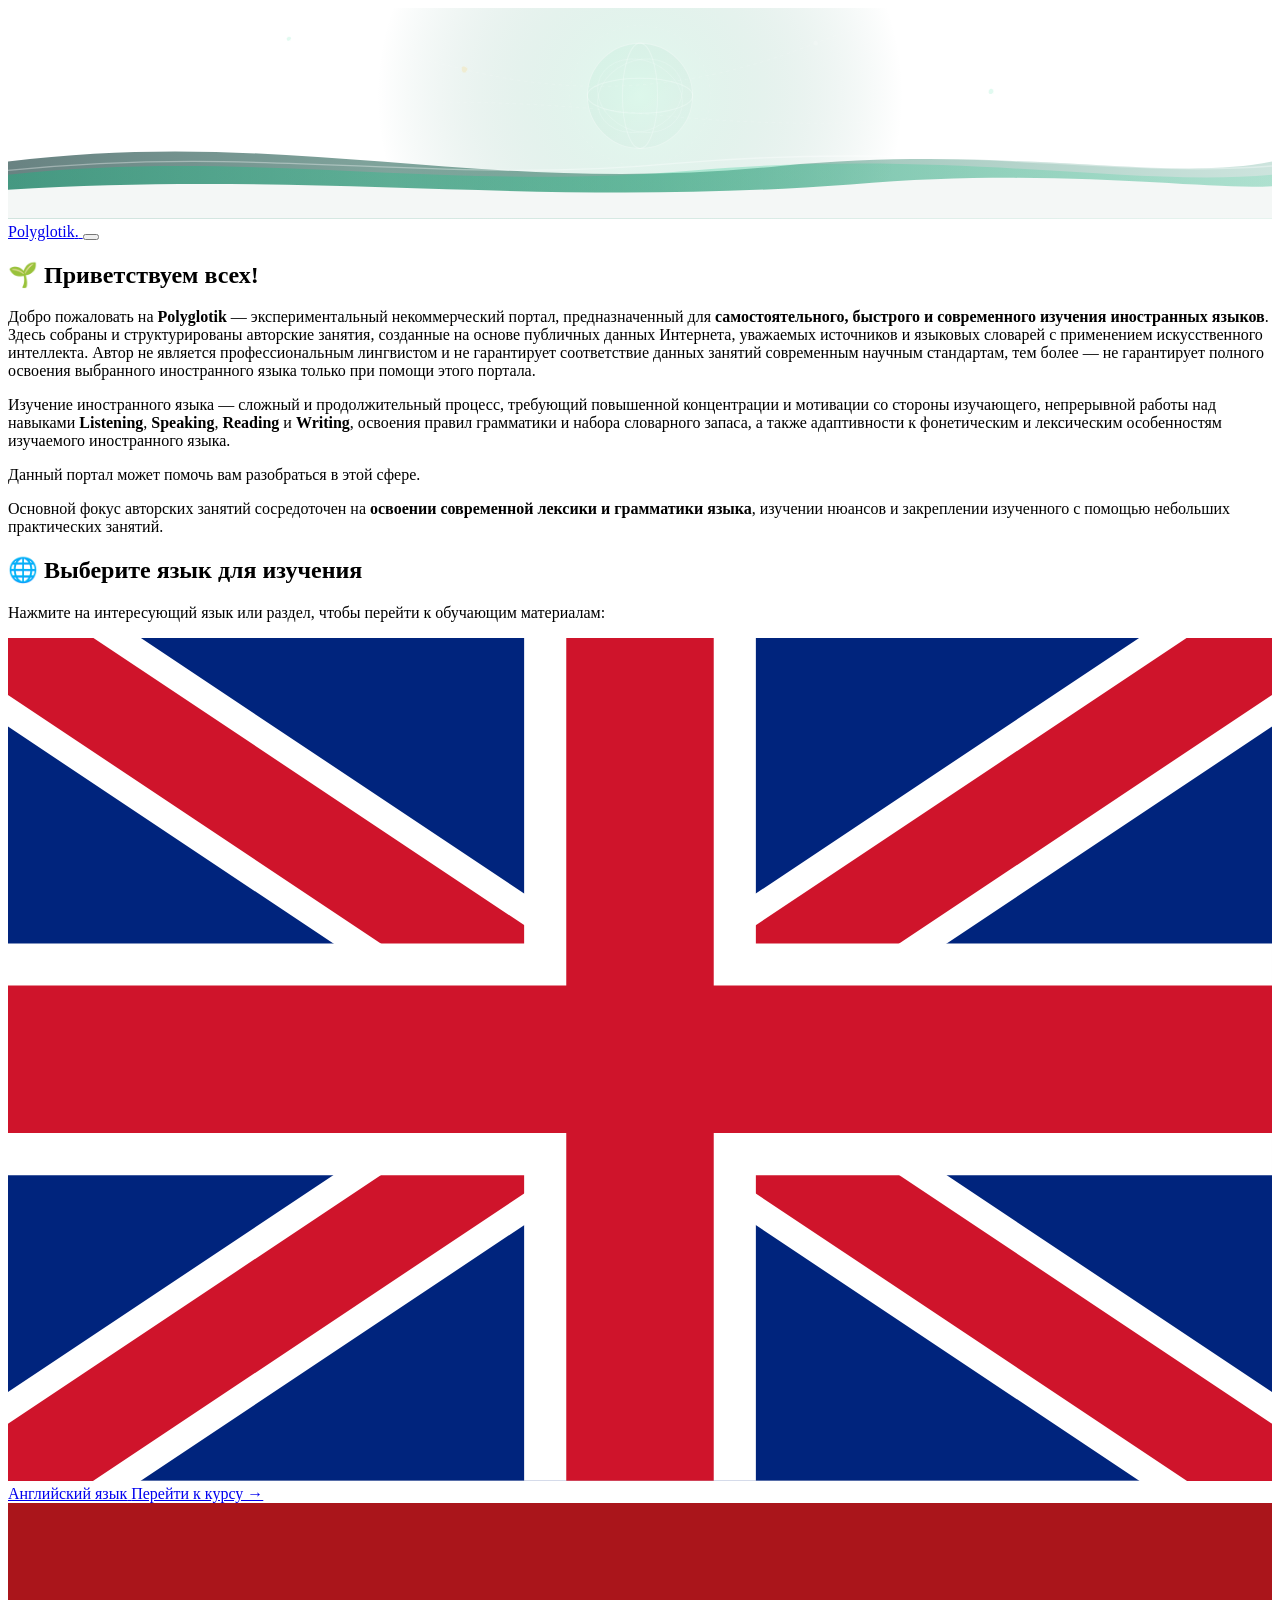
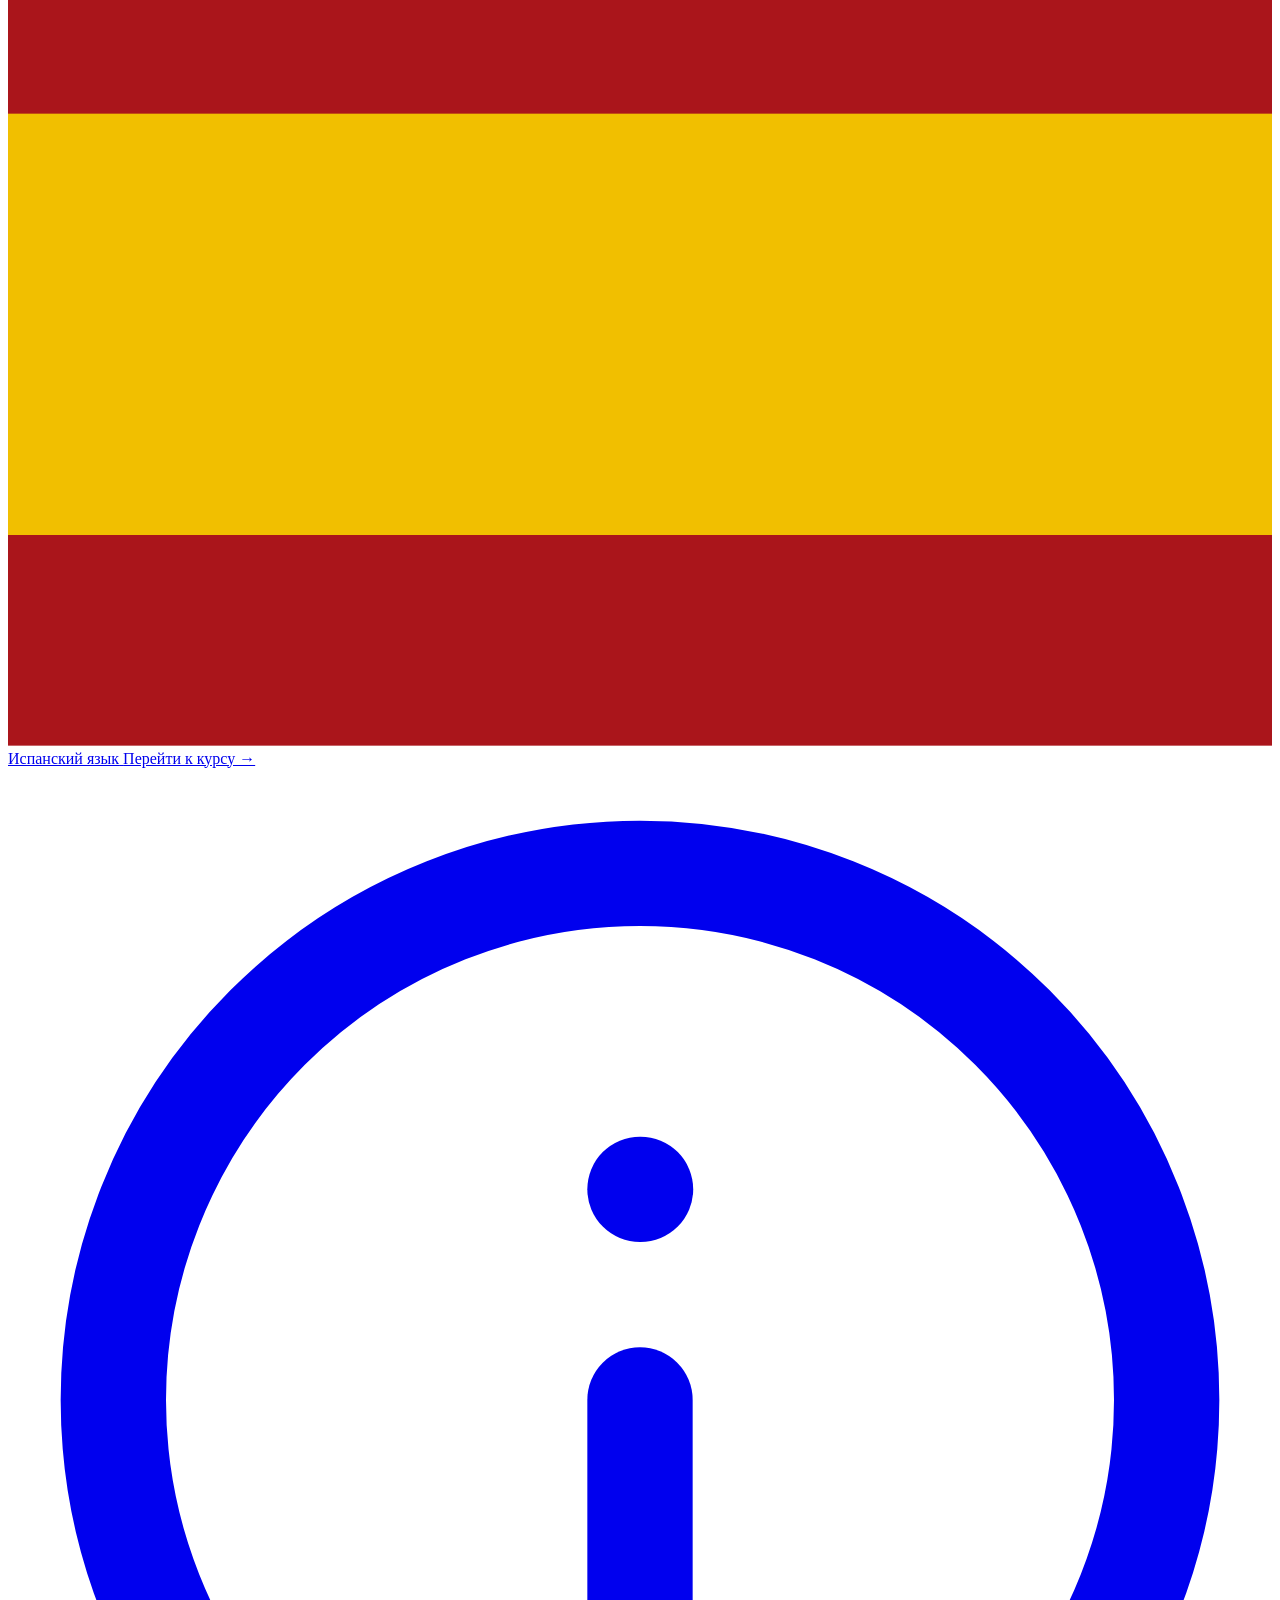
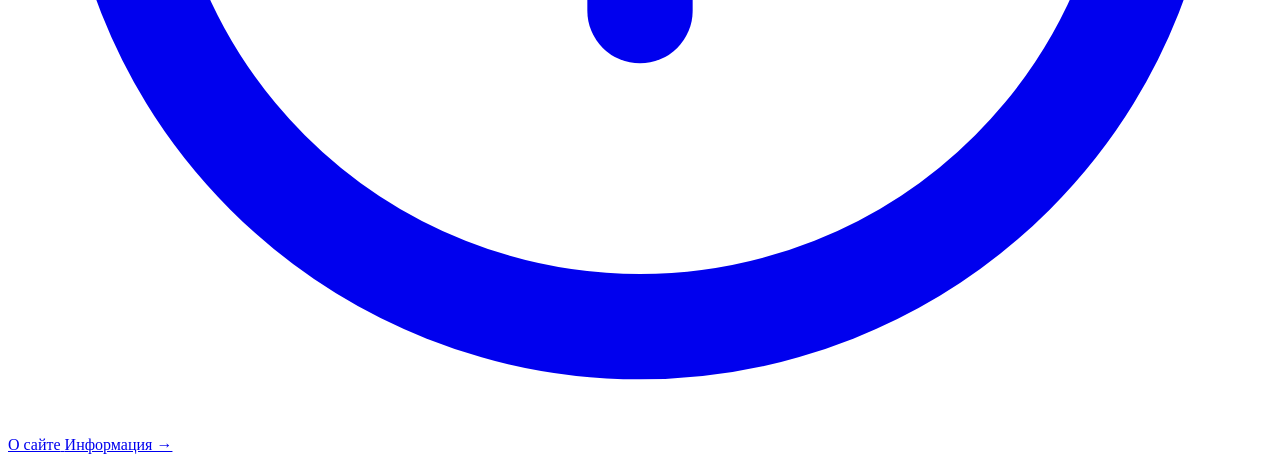
==== index.html @ 59643c94 "Create index.html" ====
<!DOCTYPE html>
<html lang="ru">
<head>
    <meta charset="UTF-8">
    <meta name="viewport" content="width=device-width, initial-scale=1.0">
    <title>Polyglotik — Изучение иностранных языков</title>
    <link rel="preconnect" href="https://fonts.googleapis.com">
    <link rel="preconnect" href="https://fonts.gstatic.com" crossorigin>
    <link href="https://fonts.googleapis.com/css2?family=Montserrat:ital,wght@0,400;0,500;0,600;0,700;0,800;0,900;1,400&display=swap" rel="stylesheet">
    <link rel="stylesheet" href="style.css">
</head>
<body>

    <!-- Шапка сайта -->
    <header class="header-container">
        <!-- SVG Background Layer (Complex Globe, Network & Layered Waves) -->
        <svg class="header-bg-svg" viewBox="0 0 1440 240" preserveAspectRatio="none" xmlns="http://www.w3.org/2000/svg">
            <defs>
                <!-- Grid Pattern -->
                <pattern id="dot-grid" x="0" y="0" width="16" height="16" patternUnits="userSpaceOnUse">
                    <circle cx="3" cy="3" r="1.2" fill="#ffffff" opacity="0.15"/>
                </pattern>

                <!-- Wave Gradients -->
                <linearGradient id="wave-grad-deep" x1="0%" y1="0%" x2="100%" y2="0%">
                    <stop offset="0%" stop-color="#042f2e" stop-opacity="0.6" />
                    <stop offset="50%" stop-color="#065f46" stop-opacity="0.45" />
                    <stop offset="100%" stop-color="#047857" stop-opacity="0.2" />
                </linearGradient>

                <linearGradient id="wave-grad-mid" x1="0%" y1="0%" x2="100%" y2="0%">
                    <stop offset="0%" stop-color="#10b981" stop-opacity="0.4" />
                    <stop offset="100%" stop-color="#34d399" stop-opacity="0.2" />
                </linearGradient>

                <linearGradient id="globe-glow" x1="0%" y1="0%" x2="100%" y2="100%">
                    <stop offset="0%" stop-color="#6ee7b7" stop-opacity="0.35" />
                    <stop offset="100%" stop-color="#047857" stop-opacity="0.05" />
                </linearGradient>

                <radialGradient id="center-glow" cx="50%" cy="50%" r="50%">
                    <stop offset="0%" stop-color="#a7f3d0" stop-opacity="0.3" />
                    <stop offset="100%" stop-color="#065f46" stop-opacity="0" />
                </radialGradient>
            </defs>

            <!-- Background Pattern & Center Glow -->
            <rect width="100%" height="100%" fill="url(#dot-grid)" />
            <circle cx="720" cy="100" r="300" fill="url(#center-glow)" />

            <!-- Globe Graphic in Center Background -->
            <g transform="translate(720, 100)" opacity="0.85">
                <circle cx="0" cy="0" r="80" fill="none" stroke="#ffffff" stroke-width="1" opacity="0.15" stroke-dasharray="4,4"/>
                <circle cx="0" cy="0" r="60" fill="url(#globe-glow)" stroke="#ffffff" stroke-width="1.2" opacity="0.25"/>
                <ellipse cx="0" cy="0" rx="60" ry="20" fill="none" stroke="#ffffff" stroke-width="1.2" opacity="0.3"/>
                <ellipse cx="0" cy="0" rx="20" ry="60" fill="none" stroke="#ffffff" stroke-width="1.2" opacity="0.3"/>
                <ellipse cx="0" cy="0" rx="50" ry="40" fill="none" stroke="#ffffff" stroke-width="1" opacity="0.2" transform="rotate(25)"/>
                <ellipse cx="0" cy="0" rx="50" ry="40" fill="none" stroke="#ffffff" stroke-width="1" opacity="0.2" transform="rotate(-25)"/>
            </g>

            <!-- Network Overlay Lines -->
            <g stroke="#ffffff" stroke-width="0.85" opacity="0.2" stroke-dasharray="4,4">
                <path d="M 120 50 Q 320 20 520 70 T 920 40 T 1320 80" fill="none" />
                <path d="M 200 130 Q 450 90 720 120 T 1240 100" fill="none" />
                <circle cx="320" cy="35" r="2.5" fill="#6ee7b7" />
                <circle cx="520" cy="70" r="3.5" fill="#ffd15c" />
                <circle cx="920" cy="40" r="2.5" fill="#ffffff" />
                <circle cx="1120" cy="95" r="3" fill="#6ee7b7" />
            </g>

            <!-- Multilayered Waves -->
            <path d="M0,175 C320,135 540,215 880,180 C1140,155 1320,200 1440,175 L1440,240 L0,240 Z" fill="url(#wave-grad-deep)" />
            <path d="M0,190 C280,160 500,210 780,185 C1080,160 1280,205 1440,190 L1440,240 L0,240 Z" fill="url(#wave-grad-mid)" />
            <path d="M0,185 C300,155 480,203 760,177 C1060,151 1260,195 1440,180" fill="none" stroke="#ffffff" stroke-width="1.5" opacity="0.35" />
            <path d="M0,207 C360,185 600,228 960,201 C1200,181 1360,208 1440,203 L1440,240 L0,240 Z" fill="#f4f7f6" />
        </svg>

        <!-- Navigation Area -->
        <div class="nav-bar">
            <a href="#" class="logo">
                Polyglotik<span>.</span>
            </a>

            <button class="burger-btn" aria-label="Открыть меню">
                <div class="burger-line"></div>
                <div class="burger-line"></div>
                <div class="burger-line"></div>
            </button>
        </div>
    </header>

    <!-- Основной контент страницы -->
    <main class="main-container">
        <!-- Блок 1: Приветственное слово -->
        <article class="content-card intro-card">
            <h1 class="card-heading">
                <span class="heading-icon">🌱</span> Приветствуем всех!
            </h1>

            <div class="intro-content">
                <p>
                    Добро пожаловать на <strong>Polyglotik</strong> — экспериментальный некоммерческий портал, предназначенный для <strong>самостоятельного, быстрого и современного изучения иностранных языков</strong>. Здесь собраны и структурированы авторские занятия, созданные на основе публичных данных Интернета, уважаемых источников и языковых словарей с применением искусственного интеллекта. Автор не является профессиональным лингвистом и не гарантирует соответствие данных занятий современным научным стандартам, тем более — не гарантирует полного освоения выбранного иностранного языка только при помощи этого портала.
                </p>

                <p>
                    Изучение иностранного языка — сложный и продолжительный процесс, требующий повышенной концентрации и мотивации со стороны изучающего, непрерывной работы над навыками <strong>Listening</strong>, <strong>Speaking</strong>, <strong>Reading</strong> и <strong>Writing</strong>, освоения правил грамматики и набора словарного запаса, а также адаптивности к фонетическим и лексическим особенностям изучаемого иностранного языка.
                </p>

                <div class="highlight-callout">
                    <p>Данный портал может помочь вам разобраться в этой сфере.</p>
                </div>

                <p>
                    Основной фокус авторских занятий сосредоточен на <strong>освоении современной лексики и грамматики языка</strong>, изучении нюансов и закреплении изученного с помощью небольших практических занятий.
                </p>
            </div>
        </article>

        <!-- Блок 2: Выбор языка и разделов -->
        <section class="content-card selection-card">
            <h2 class="card-heading">
                <span class="heading-icon">🌐</span> Выберите язык для изучения
            </h2>
            <p class="section-subtext">
                Нажмите на интересующий язык или раздел, чтобы перейти к обучающим материалам:
            </p>

            <div class="language-grid">
                <!-- Карточка 1: Английский язык -->
                <a href="english.html" class="nav-button-card">
                    <div class="card-media">
                        <svg class="flag-svg" xmlns="http://www.w3.org/2000/svg" viewBox="0 0 60 40">
                            <rect width="60" height="40" fill="#00247D"/>
                            <path d="M0 0L60 40M60 0L0 40" stroke="#ffffff" stroke-width="7"/>
                            <path d="M0 0L60 40M60 0L0 40" stroke="#CF142B" stroke-width="4.5"/>
                            <path d="M30 0V40M0 20H60" stroke="#ffffff" stroke-width="11"/>
                            <path d="M30 0V40M0 20H60" stroke="#CF142B" stroke-width="7"/>
                        </svg>
                    </div>
                    <div class="card-info">
                        <span class="card-title">Английский язык</span>
                        <span class="card-arrow">Перейти к курсу &rarr;</span>
                    </div>
                </a>

                <!-- Карточка 2: Испанский язык -->
                <a href="spanish.html" class="nav-button-card">
                    <div class="card-media">
                        <svg class="flag-svg" xmlns="http://www.w3.org/2000/svg" viewBox="0 0 60 40">
                            <rect width="60" height="40" fill="#AA151B"/>
                            <rect y="10" width="60" height="20" fill="#F1BF00"/>
                        </svg>
                    </div>
                    <div class="card-info">
                        <span class="card-title">Испанский язык</span>
                        <span class="card-arrow">Перейти к курсу &rarr;</span>
                    </div>
                </a>

                <!-- Карточка 3: О сайте -->
                <a href="about.html" class="nav-button-card nav-button-about">
                    <div class="card-media icon-container">
                        <svg class="about-icon-svg" xmlns="http://www.w3.org/2000/svg" viewBox="0 0 24 24" fill="none" stroke="currentColor" stroke-width="2" stroke-linecap="round" stroke-linejoin="round">
                            <circle cx="12" cy="12" r="10"></circle>
                            <line x1="12" y1="16" x2="12" y2="12"></line>
                            <line x1="12" y1="8" x2="12.01" y2="8"></line>
                        </svg>
                    </div>
                    <div class="card-info">
                        <span class="card-title">О сайте</span>
                        <span class="card-arrow">Информация &rarr;</span>
                    </div>
                </a>
            </div>
        </section>
    </main>

</body>
</html>
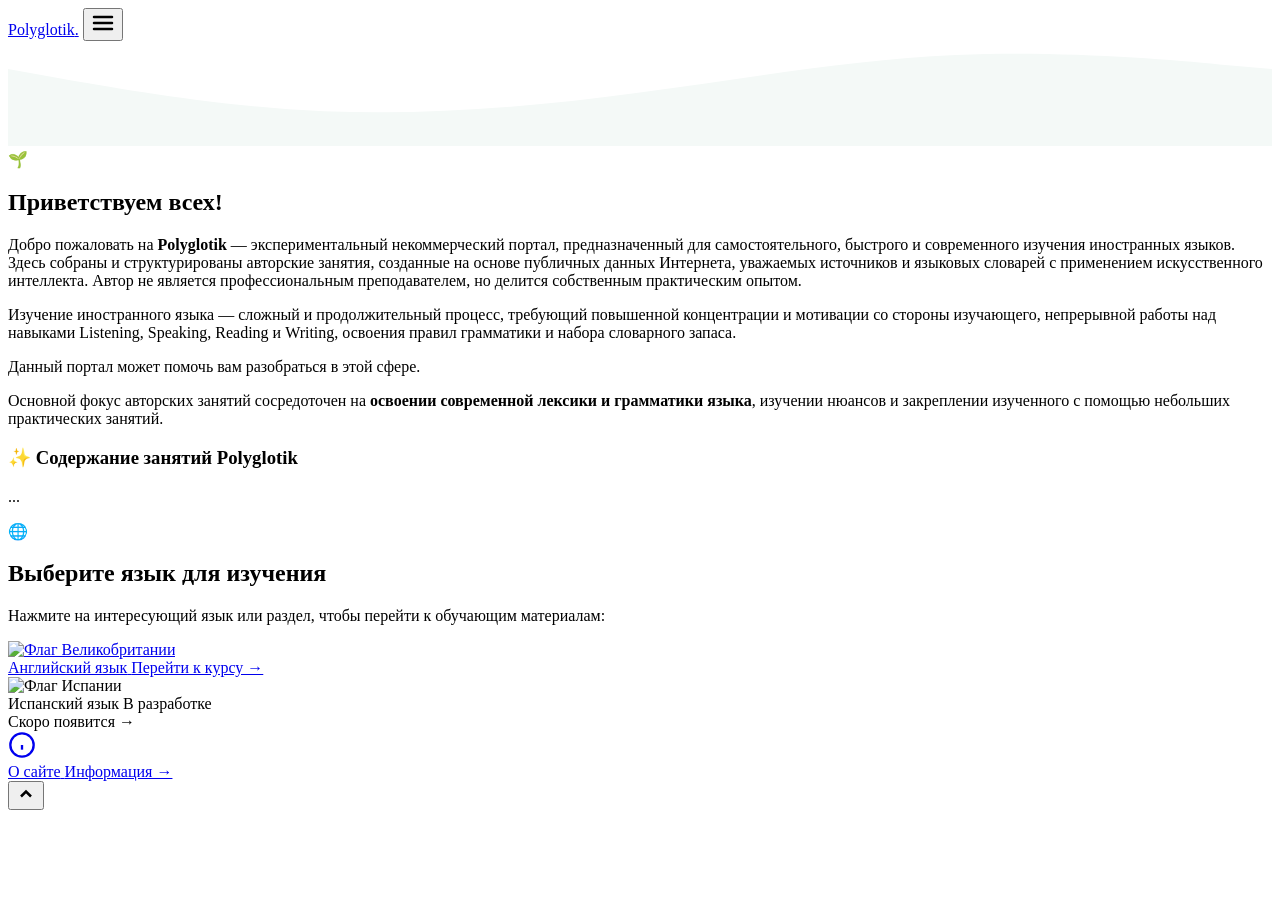
==== commit 6d70a126: "Create index.html" ====
--- a/index.html
+++ b/index.html
@@ -1,179 +1,148 @@
 <!DOCTYPE html>
 <html lang="ru">
 <head>
-    <meta charset="UTF-8">
-    <meta name="viewport" content="width=device-width, initial-scale=1.0">
-    <title>Polyglotik — Изучение иностранных языков</title>
-    <link rel="preconnect" href="https://fonts.googleapis.com">
-    <link rel="preconnect" href="https://fonts.gstatic.com" crossorigin>
-    <link href="https://fonts.googleapis.com/css2?family=Montserrat:ital,wght@0,400;0,500;0,600;0,700;0,800;0,900;1,400&display=swap" rel="stylesheet">
-    <link rel="stylesheet" href="style.css">
+  <meta charset="UTF-8">
+  <meta name="viewport" content="width=device-width, initial-scale=1.0">
+  <title>Polyglotik — Изучение иностранных языков</title>
+  <link rel="stylesheet" href="style.css">
+  <!-- Подключаем дружелюбные и современные шрифты -->
+  <link rel="preconnect" href="https://fonts.googleapis.com">
+  <link rel="preconnect" href="https://fonts.gstatic.com" crossorigin>
+  <link href="https://fonts.googleapis.com/css2?family=Comfortaa:wght@700&family=Nunito:wght@400;600;700;800&display=swap" rel="stylesheet">
 </head>
 <body>
 
-    <!-- Шапка сайта -->
-    <header class="header-container">
-        <!-- SVG Background Layer (Complex Globe, Network & Layered Waves) -->
-        <svg class="header-bg-svg" viewBox="0 0 1440 240" preserveAspectRatio="none" xmlns="http://www.w3.org/2000/svg">
-            <defs>
-                <!-- Grid Pattern -->
-                <pattern id="dot-grid" x="0" y="0" width="16" height="16" patternUnits="userSpaceOnUse">
-                    <circle cx="3" cy="3" r="1.2" fill="#ffffff" opacity="0.15"/>
-                </pattern>
+  <!-- Декоративные фоновые элементы -->
+  <div class="bg-pattern"></div>
+  <div class="blob blob-1"></div>
+  <div class="blob blob-2"></div>
 
-                <!-- Wave Gradients -->
-                <linearGradient id="wave-grad-deep" x1="0%" y1="0%" x2="100%" y2="0%">
-                    <stop offset="0%" stop-color="#042f2e" stop-opacity="0.6" />
-                    <stop offset="50%" stop-color="#065f46" stop-opacity="0.45" />
-                    <stop offset="100%" stop-color="#047857" stop-opacity="0.2" />
-                </linearGradient>
+  <!-- Шапка сайта -->
+  <header class="main-header">
+    <div class="header-container">
+      <a href="#" class="logo">Polyglotik<span class="logo-dot">.</span></a>
+      <button class="menu-btn" aria-label="Меню">
+        <svg width="24" height="24" viewBox="0 0 24 24" fill="none" stroke="currentColor" stroke-width="2.5" stroke-linecap="round">
+          <line x1="3" y1="6" x2="21" y2="6"></line>
+          <line x1="3" y1="12" x2="21" y2="12"></line>
+          <line x1="3" y1="18" x2="21" y2="18"></line>
+        </svg>
+      </button>
+    </div>
+    <!-- Волна внизу шапки -->
+    <div class="header-wave">
+      <svg viewBox="0 0 1440 120" fill="none" xmlns="http://www.w3.org/2000/svg">
+        <path d="M0,32L60,42.7C120,53,240,75,360,80C480,85,600,75,720,58.7C840,43,960,21,1080,16C1200,11,1320,21,1380,26.7L1440,32L1440,120L1380,120C1320,120,1200,120,1080,120C960,120,840,120,720,120C600,120,480,120,360,120C240,120,120,120,60,120L0,120Z" fill="#f4f9f7"></path>
+      </svg>
+    </div>
+  </header>
 
-                <linearGradient id="wave-grad-mid" x1="0%" y1="0%" x2="100%" y2="0%">
-                    <stop offset="0%" stop-color="#10b981" stop-opacity="0.4" />
-                    <stop offset="100%" stop-color="#34d399" stop-opacity="0.2" />
-                </linearGradient>
+  <main class="content-wrapper">
+    
+    <!-- Карточка 1: Приветствие -->
+    <section class="card hero-card">
+      <div class="card-header">
+        <span class="icon-badge">🌱</span>
+        <h2>Приветствуем всех!</h2>
+      </div>
 
-                <linearGradient id="globe-glow" x1="0%" y1="0%" x2="100%" y2="100%">
-                    <stop offset="0%" stop-color="#6ee7b7" stop-opacity="0.35" />
-                    <stop offset="100%" stop-color="#047857" stop-opacity="0.05" />
-                </linearGradient>
+      <div class="card-body">
+        <p>
+          Добро пожаловать на <strong class="highlight">Polyglotik</strong> — экспериментальный некоммерческий портал, предназначенный для 
+          <span class="text-accent">самостоятельного, быстрого и современного изучения иностранных языков</span>. 
+          Здесь собраны и структурированы авторские занятия, созданные на основе публичных данных Интернета, уважаемых источников и языковых словарей с применением искусственного интеллекта. Автор не является профессиональным преподавателем, но делится собственным практическим опытом.
+        </p>
 
-                <radialGradient id="center-glow" cx="50%" cy="50%" r="50%">
-                    <stop offset="0%" stop-color="#a7f3d0" stop-opacity="0.3" />
-                    <stop offset="100%" stop-color="#065f46" stop-opacity="0" />
-                </radialGradient>
-            </defs>
+        <p>
+          Изучение иностранного языка — сложный и продолжительный процесс, требующий повышенной концентрации и мотивации со стороны изучающего, непрерывной работы над навыками 
+          <span class="skill-tag">Listening</span>, 
+          <span class="skill-tag">Speaking</span>, 
+          <span class="skill-tag">Reading</span> и 
+          <span class="skill-tag">Writing</span>, освоения правил грамматики и набора словарного запаса.
+        </p>
 
-            <!-- Background Pattern & Center Glow -->
-            <rect width="100%" height="100%" fill="url(#dot-grid)" />
-            <circle cx="720" cy="100" r="300" fill="url(#center-glow)" />
+        <div class="callout-box">
+          <p>Данный портал может помочь вам разобраться в этой сфере.</p>
+        </div>
 
-            <!-- Globe Graphic in Center Background -->
-            <g transform="translate(720, 100)" opacity="0.85">
-                <circle cx="0" cy="0" r="80" fill="none" stroke="#ffffff" stroke-width="1" opacity="0.15" stroke-dasharray="4,4"/>
-                <circle cx="0" cy="0" r="60" fill="url(#globe-glow)" stroke="#ffffff" stroke-width="1.2" opacity="0.25"/>
-                <ellipse cx="0" cy="0" rx="60" ry="20" fill="none" stroke="#ffffff" stroke-width="1.2" opacity="0.3"/>
-                <ellipse cx="0" cy="0" rx="20" ry="60" fill="none" stroke="#ffffff" stroke-width="1.2" opacity="0.3"/>
-                <ellipse cx="0" cy="0" rx="50" ry="40" fill="none" stroke="#ffffff" stroke-width="1" opacity="0.2" transform="rotate(25)"/>
-                <ellipse cx="0" cy="0" rx="50" ry="40" fill="none" stroke="#ffffff" stroke-width="1" opacity="0.2" transform="rotate(-25)"/>
-            </g>
+        <p>
+          Основной фокус авторских занятий сосредоточен на <strong class="highlight">освоении современной лексики и грамматики языка</strong>, изучении нюансов и закреплении изученного с помощью небольших практических занятий.
+        </p>
 
-            <!-- Network Overlay Lines -->
-            <g stroke="#ffffff" stroke-width="0.85" opacity="0.2" stroke-dasharray="4,4">
-                <path d="M 120 50 Q 320 20 520 70 T 920 40 T 1320 80" fill="none" />
-                <path d="M 200 130 Q 450 90 720 120 T 1240 100" fill="none" />
-                <circle cx="320" cy="35" r="2.5" fill="#6ee7b7" />
-                <circle cx="520" cy="70" r="3.5" fill="#ffd15c" />
-                <circle cx="920" cy="40" r="2.5" fill="#ffffff" />
-                <circle cx="1120" cy="95" r="3" fill="#6ee7b7" />
-            </g>
+        <!-- НОВЫЙ ПОДПУНКТ -->
+        <div class="subtopic-box">
+          <h3 class="subtopic-title">✨ Содержание занятий Polyglotik</h3>
+          <div class="subtopic-content">
+            <p>...</p>
+          </div>
+        </div>
+      </div>
+    </section>
 
-            <!-- Multilayered Waves -->
-            <path d="M0,175 C320,135 540,215 880,180 C1140,155 1320,200 1440,175 L1440,240 L0,240 Z" fill="url(#wave-grad-deep)" />
-            <path d="M0,190 C280,160 500,210 780,185 C1080,160 1280,205 1440,190 L1440,240 L0,240 Z" fill="url(#wave-grad-mid)" />
-            <path d="M0,185 C300,155 480,203 760,177 C1060,151 1260,195 1440,180" fill="none" stroke="#ffffff" stroke-width="1.5" opacity="0.35" />
-            <path d="M0,207 C360,185 600,228 960,201 C1200,181 1360,208 1440,203 L1440,240 L0,240 Z" fill="#f4f7f6" />
-        </svg>
+    <!-- Карточка 2: Выбор языка -->
+    <section class="card lang-card">
+      <div class="card-header">
+        <span class="icon-badge">🌐</span>
+        <h2>Выберите язык для изучения</h2>
+      </div>
 
-        <!-- Navigation Area -->
-        <div class="nav-bar">
-            <a href="#" class="logo">
-                Polyglotik<span>.</span>
-            </a>
+      <p class="section-subtitle">
+        Нажмите на интересующий язык или раздел, чтобы перейти к обучающим материалам:
+      </p>
 
-            <button class="burger-btn" aria-label="Открыть меню">
-                <div class="burger-line"></div>
-                <div class="burger-line"></div>
-                <div class="burger-line"></div>
-            </button>
+      <div class="lang-grid">
+        
+        <!-- Кнопка Английского -->
+        <a href="#" class="lang-button">
+          <div class="flag-icon">
+            <img src="https://flagcdn.com/w80/gb.png" alt="Флаг Великобритании">
+          </div>
+          <div class="lang-info">
+            <span class="lang-title">Английский язык</span>
+            <span class="lang-action">Перейти к курсу &rarr;</span>
+          </div>
+        </a>
+
+        <!-- Кнопка Испанского (В разработке) -->
+        <div class="lang-button disabled">
+          <div class="flag-icon">
+            <img src="https://flagcdn.com/w80/es.png" alt="Флаг Испании">
+          </div>
+          <div class="lang-info">
+            <div class="lang-title-row">
+              <span class="lang-title">Испанский язык</span>
+              <span class="dev-badge">В разработке</span>
+            </div>
+            <span class="lang-action dev-text">Скоро появится &rarr;</span>
+          </div>
         </div>
-    </header>
 
-    <!-- Основной контент страницы -->
-    <main class="main-container">
-        <!-- Блок 1: Приветственное слово -->
-        <article class="content-card intro-card">
-            <h1 class="card-heading">
-                <span class="heading-icon">🌱</span> Приветствуем всех!
-            </h1>
+        <!-- Кнопка О сайте -->
+        <a href="#" class="lang-button info-button">
+          <div class="flag-icon info-icon">
+            <svg width="28" height="28" viewBox="0 0 24 24" fill="none" stroke="currentColor" stroke-width="2">
+              <circle cx="12" cy="12" r="10"></circle>
+              <line x1="12" y1="16" x2="12" y2="12"></line>
+              <line x1="12" y1="8" x2="12.01" y2="8"></line>
+            </svg>
+          </div>
+          <div class="lang-info">
+            <span class="lang-title">О сайте</span>
+            <span class="lang-action">Информация &rarr;</span>
+          </div>
+        </a>
 
-            <div class="intro-content">
-                <p>
-                    Добро пожаловать на <strong>Polyglotik</strong> — экспериментальный некоммерческий портал, предназначенный для <strong>самостоятельного, быстрого и современного изучения иностранных языков</strong>. Здесь собраны и структурированы авторские занятия, созданные на основе публичных данных Интернета, уважаемых источников и языковых словарей с применением искусственного интеллекта. Автор не является профессиональным лингвистом и не гарантирует соответствие данных занятий современным научным стандартам, тем более — не гарантирует полного освоения выбранного иностранного языка только при помощи этого портала.
-                </p>
+      </div>
+    </section>
 
-                <p>
-                    Изучение иностранного языка — сложный и продолжительный процесс, требующий повышенной концентрации и мотивации со стороны изучающего, непрерывной работы над навыками <strong>Listening</strong>, <strong>Speaking</strong>, <strong>Reading</strong> и <strong>Writing</strong>, освоения правил грамматики и набора словарного запаса, а также адаптивности к фонетическим и лексическим особенностям изучаемого иностранного языка.
-                </p>
+  </main>
 
-                <div class="highlight-callout">
-                    <p>Данный портал может помочь вам разобраться в этой сфере.</p>
-                </div>
-
-                <p>
-                    Основной фокус авторских занятий сосредоточен на <strong>освоении современной лексики и грамматики языка</strong>, изучении нюансов и закреплении изученного с помощью небольших практических занятий.
-                </p>
-            </div>
-        </article>
-
-        <!-- Блок 2: Выбор языка и разделов -->
-        <section class="content-card selection-card">
-            <h2 class="card-heading">
-                <span class="heading-icon">🌐</span> Выберите язык для изучения
-            </h2>
-            <p class="section-subtext">
-                Нажмите на интересующий язык или раздел, чтобы перейти к обучающим материалам:
-            </p>
-
-            <div class="language-grid">
-                <!-- Карточка 1: Английский язык -->
-                <a href="english.html" class="nav-button-card">
-                    <div class="card-media">
-                        <svg class="flag-svg" xmlns="http://www.w3.org/2000/svg" viewBox="0 0 60 40">
-                            <rect width="60" height="40" fill="#00247D"/>
-                            <path d="M0 0L60 40M60 0L0 40" stroke="#ffffff" stroke-width="7"/>
-                            <path d="M0 0L60 40M60 0L0 40" stroke="#CF142B" stroke-width="4.5"/>
-                            <path d="M30 0V40M0 20H60" stroke="#ffffff" stroke-width="11"/>
-                            <path d="M30 0V40M0 20H60" stroke="#CF142B" stroke-width="7"/>
-                        </svg>
-                    </div>
-                    <div class="card-info">
-                        <span class="card-title">Английский язык</span>
-                        <span class="card-arrow">Перейти к курсу &rarr;</span>
-                    </div>
-                </a>
-
-                <!-- Карточка 2: Испанский язык -->
-                <a href="spanish.html" class="nav-button-card">
-                    <div class="card-media">
-                        <svg class="flag-svg" xmlns="http://www.w3.org/2000/svg" viewBox="0 0 60 40">
-                            <rect width="60" height="40" fill="#AA151B"/>
-                            <rect y="10" width="60" height="20" fill="#F1BF00"/>
-                        </svg>
-                    </div>
-                    <div class="card-info">
-                        <span class="card-title">Испанский язык</span>
-                        <span class="card-arrow">Перейти к курсу &rarr;</span>
-                    </div>
-                </a>
-
-                <!-- Карточка 3: О сайте -->
-                <a href="about.html" class="nav-button-card nav-button-about">
-                    <div class="card-media icon-container">
-                        <svg class="about-icon-svg" xmlns="http://www.w3.org/2000/svg" viewBox="0 0 24 24" fill="none" stroke="currentColor" stroke-width="2" stroke-linecap="round" stroke-linejoin="round">
-                            <circle cx="12" cy="12" r="10"></circle>
-                            <line x1="12" y1="16" x2="12" y2="12"></line>
-                            <line x1="12" y1="8" x2="12.01" y2="8"></line>
-                        </svg>
-                    </div>
-                    <div class="card-info">
-                        <span class="card-title">О сайте</span>
-                        <span class="card-arrow">Информация &rarr;</span>
-                    </div>
-                </a>
-            </div>
-        </section>
-    </main>
+  <!-- Кнопка наверх -->
+  <button class="scroll-top-btn" aria-label="Наверх">
+    <svg width="20" height="20" viewBox="0 0 24 24" fill="none" stroke="currentColor" stroke-width="3">
+      <path d="M18 15l-6-6-6 6"/>
+    </svg>
+  </button>
 
 </body>
 </html>
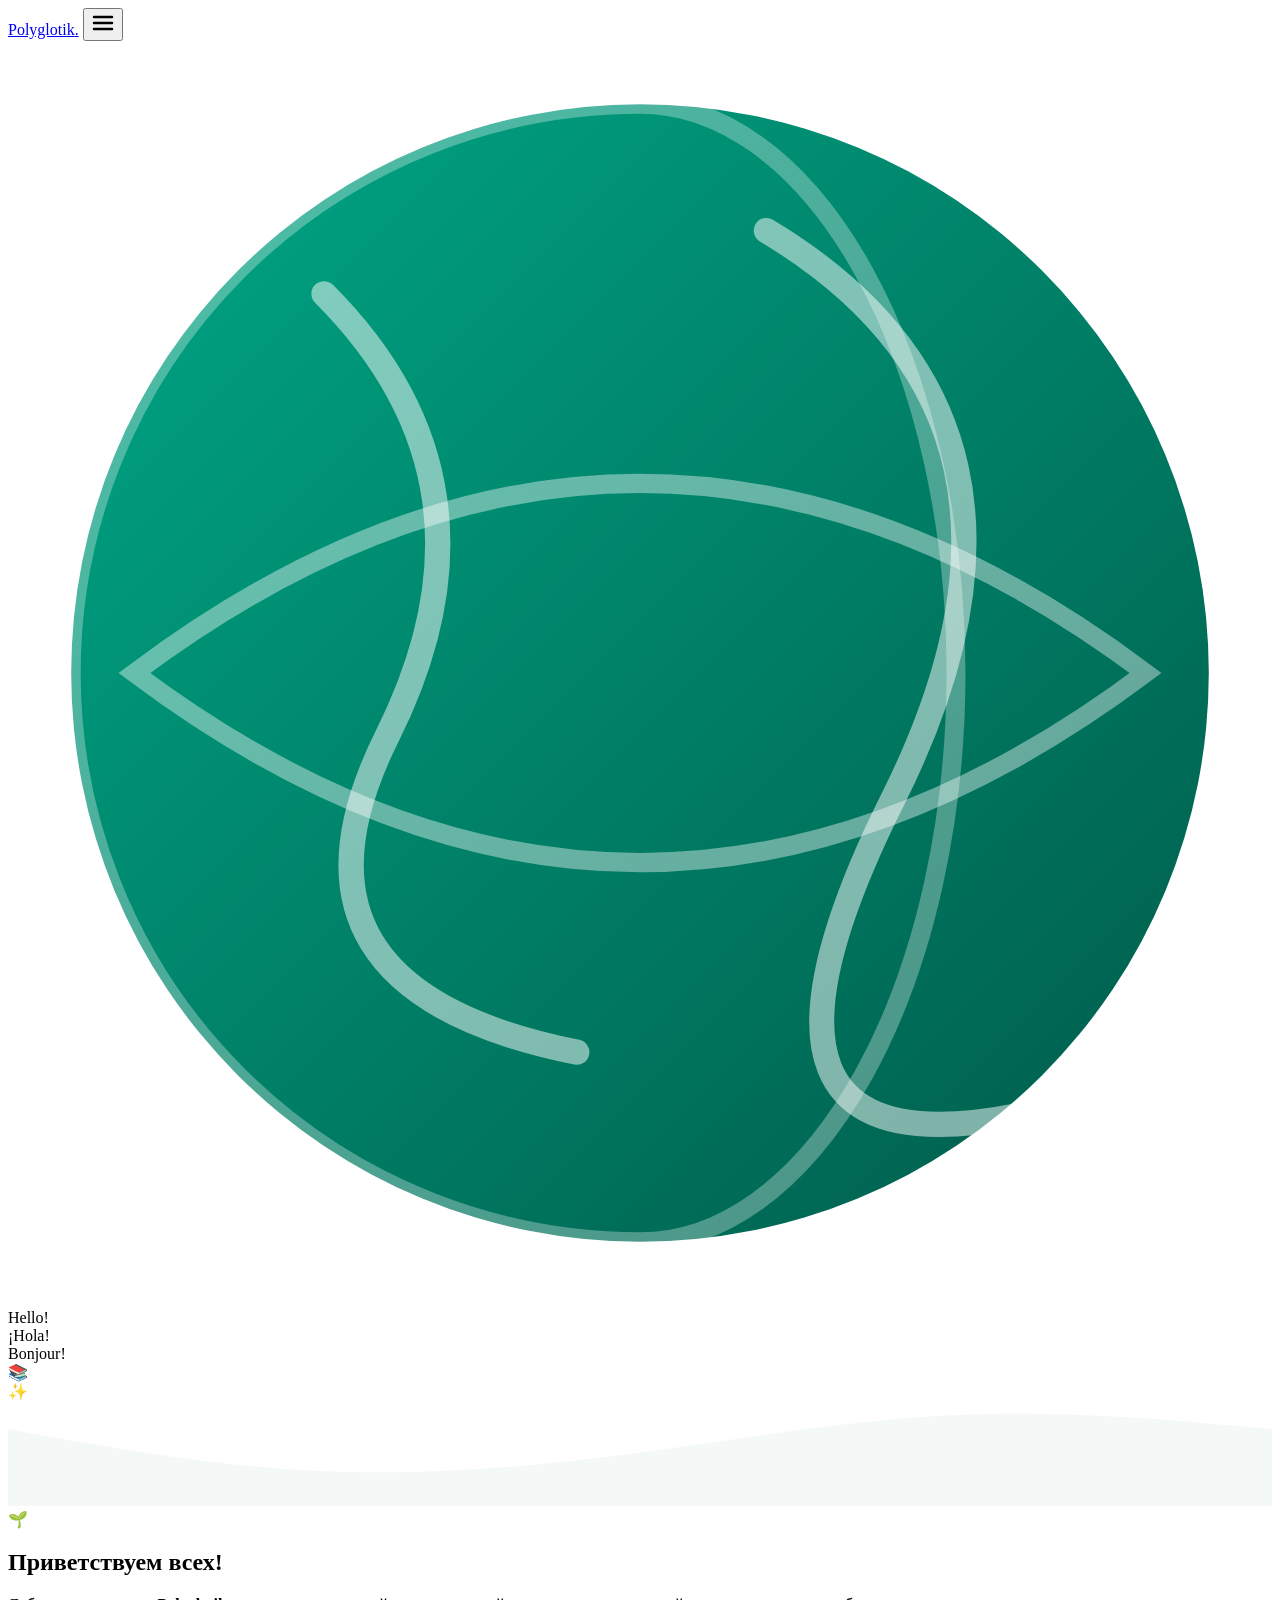
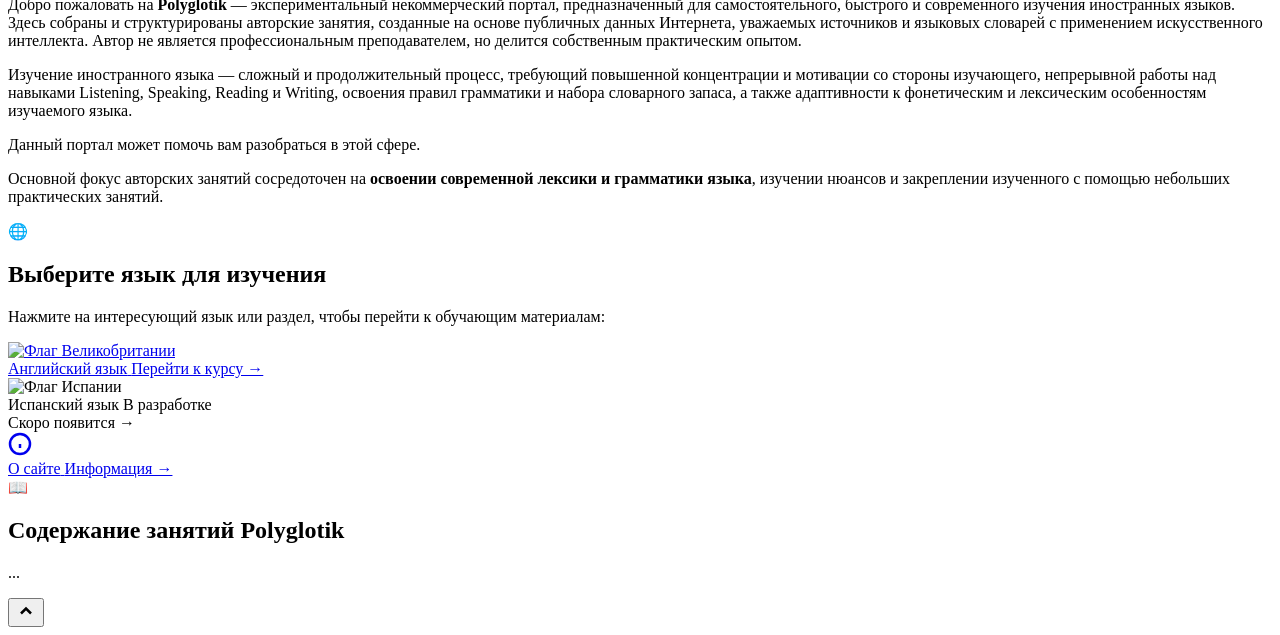
==== commit 17ba8c26: "Create index.html" ====
--- a/index.html
+++ b/index.html
@@ -5,19 +5,18 @@
   <meta name="viewport" content="width=device-width, initial-scale=1.0">
   <title>Polyglotik — Изучение иностранных языков</title>
   <link rel="stylesheet" href="style.css">
-  <!-- Подключаем дружелюбные и современные шрифты -->
   <link rel="preconnect" href="https://fonts.googleapis.com">
   <link rel="preconnect" href="https://fonts.gstatic.com" crossorigin>
   <link href="https://fonts.googleapis.com/css2?family=Comfortaa:wght@700&family=Nunito:wght@400;600;700;800&display=swap" rel="stylesheet">
 </head>
 <body>
 
-  <!-- Декоративные фоновые элементы -->
+  <!-- Фон с узором -->
   <div class="bg-pattern"></div>
   <div class="blob blob-1"></div>
   <div class="blob blob-2"></div>
 
-  <!-- Шапка сайта -->
+  <!-- 1. Шапка сайта -->
   <header class="main-header">
     <div class="header-container">
       <a href="#" class="logo">Polyglotik<span class="logo-dot">.</span></a>
@@ -29,17 +28,59 @@
         </svg>
       </button>
     </div>
-    <!-- Волна внизу шапки -->
-    <div class="header-wave">
-      <svg viewBox="0 0 1440 120" fill="none" xmlns="http://www.w3.org/2000/svg">
-        <path d="M0,32L60,42.7C120,53,240,75,360,80C480,85,600,75,720,58.7C840,43,960,21,1080,16C1200,11,1320,21,1380,26.7L1440,32L1440,120L1380,120C1320,120,1200,120,1080,120C960,120,840,120,720,120C600,120,480,120,360,120C240,120,120,120,60,120L0,120Z" fill="#f4f9f7"></path>
+  </header>
+
+  <!-- 2. Анимированный фоновый баннер (В стиле Lingust) -->
+  <section class="hero-banner">
+    <div class="hero-illustration">
+      <!-- Центральная планета -->
+      <div class="globe-wrapper">
+        <svg class="globe-svg" viewBox="0 0 100 100">
+          <circle cx="50" cy="50" r="45" fill="url(#globeGrad)" />
+          <path d="M 10,50 Q 50,20 90,50 Q 50,80 10,50 Z" fill="none" stroke="rgba(255,255,255,0.4)" stroke-width="1.5" />
+          <path d="M 50,5 A 45,45 0 0,0 50,95 A 25,45 0 0,0 50,5" fill="none" stroke="rgba(255,255,255,0.3)" stroke-width="1.5" />
+          <path d="M 25,20 Q 40,35 30,55 T 45,80" fill="none" stroke="rgba(255,255,255,0.5)" stroke-width="2" stroke-linecap="round"/>
+          <path d="M 60,15 Q 85,30 70,60 T 80,85" fill="none" stroke="rgba(255,255,255,0.5)" stroke-width="2" stroke-linecap="round"/>
+          <defs>
+            <linearGradient id="globeGrad" x1="0%" y1="0%" x2="100%" y2="100%">
+              <stop offset="0%" stop-color="#00a887" />
+              <stop offset="100%" stop-color="#005a49" />
+            </linearGradient>
+          </defs>
+        </svg>
+        <div class="orbit-ring"></div>
+      </div>
+
+      <!-- Плавающие анимированные элементы -->
+      <div class="floating-badge badge-1 float-delay-1">
+        <span>Hello!</span>
+      </div>
+      <div class="floating-badge badge-2 float-delay-2">
+        <span>¡Hola!</span>
+      </div>
+      <div class="floating-badge badge-3 float-delay-3">
+        <span>Bonjour!</span>
+      </div>
+      <div class="floating-icon icon-book float-delay-2">
+        📚
+      </div>
+      <div class="floating-icon icon-sparkle float-delay-1">
+        ✨
+      </div>
+    </div>
+
+    <!-- Волна перехода -->
+    <div class="hero-wave">
+      <svg viewBox="0 0 1440 120" fill="none" preserveAspectRatio="none">
+        <path d="M0,32L60,42.7C120,53,240,75,360,80C480,85,600,75,720,58.7C840,43,960,21,1080,16C1200,11,1320,21,1380,26.7L1440,32L1440,120L0,120Z" fill="#f4f9f7"></path>
       </svg>
     </div>
-  </header>
+  </section>
 
+  <!-- Основной контент -->
   <main class="content-wrapper">
     
-    <!-- Карточка 1: Приветствие -->
+    <!-- 3. Карточка 1: Приветствуем всех -->
     <section class="card hero-card">
       <div class="card-header">
         <span class="icon-badge">🌱</span>
@@ -58,7 +99,7 @@
           <span class="skill-tag">Listening</span>, 
           <span class="skill-tag">Speaking</span>, 
           <span class="skill-tag">Reading</span> и 
-          <span class="skill-tag">Writing</span>, освоения правил грамматики и набора словарного запаса.
+          <span class="skill-tag">Writing</span>, освоения правил грамматики и набора словарного запаса, а также адаптивности к фонетическим и лексическим особенностям изучаемого языка.
         </p>
 
         <div class="callout-box">
@@ -68,18 +109,10 @@
         <p>
           Основной фокус авторских занятий сосредоточен на <strong class="highlight">освоении современной лексики и грамматики языка</strong>, изучении нюансов и закреплении изученного с помощью небольших практических занятий.
         </p>
-
-        <!-- НОВЫЙ ПОДПУНКТ -->
-        <div class="subtopic-box">
-          <h3 class="subtopic-title">✨ Содержание занятий Polyglotik</h3>
-          <div class="subtopic-content">
-            <p>...</p>
-          </div>
-        </div>
       </div>
     </section>
 
-    <!-- Карточка 2: Выбор языка -->
+    <!-- 4. Карточка 2: Выберите язык -->
     <section class="card lang-card">
       <div class="card-header">
         <span class="icon-badge">🌐</span>
@@ -91,8 +124,7 @@
       </p>
 
       <div class="lang-grid">
-        
-        <!-- Кнопка Английского -->
+        <!-- Английский язык -->
         <a href="#" class="lang-button">
           <div class="flag-icon">
             <img src="https://flagcdn.com/w80/gb.png" alt="Флаг Великобритании">
@@ -103,7 +135,7 @@
           </div>
         </a>
 
-        <!-- Кнопка Испанского (В разработке) -->
+        <!-- Испанский язык (В разработке) -->
         <div class="lang-button disabled">
           <div class="flag-icon">
             <img src="https://flagcdn.com/w80/es.png" alt="Флаг Испании">
@@ -117,10 +149,10 @@
           </div>
         </div>
 
-        <!-- Кнопка О сайте -->
+        <!-- О сайте -->
         <a href="#" class="lang-button info-button">
           <div class="flag-icon info-icon">
-            <svg width="28" height="28" viewBox="0 0 24 24" fill="none" stroke="currentColor" stroke-width="2">
+            <svg width="24" height="24" viewBox="0 0 24 24" fill="none" stroke="currentColor" stroke-width="2.5">
               <circle cx="12" cy="12" r="10"></circle>
               <line x1="12" y1="16" x2="12" y2="12"></line>
               <line x1="12" y1="8" x2="12.01" y2="8"></line>
@@ -131,7 +163,18 @@
             <span class="lang-action">Информация &rarr;</span>
           </div>
         </a>
+      </div>
+    </section>
 
+    <!-- 5. Карточка 3: Содержание занятий Polyglotik (В самом низу) -->
+    <section class="card content-card">
+      <div class="card-header">
+        <span class="icon-badge">📖</span>
+        <h2>Содержание занятий Polyglotik</h2>
+      </div>
+
+      <div class="card-body">
+        <p class="placeholder-text">...</p>
       </div>
     </section>
 
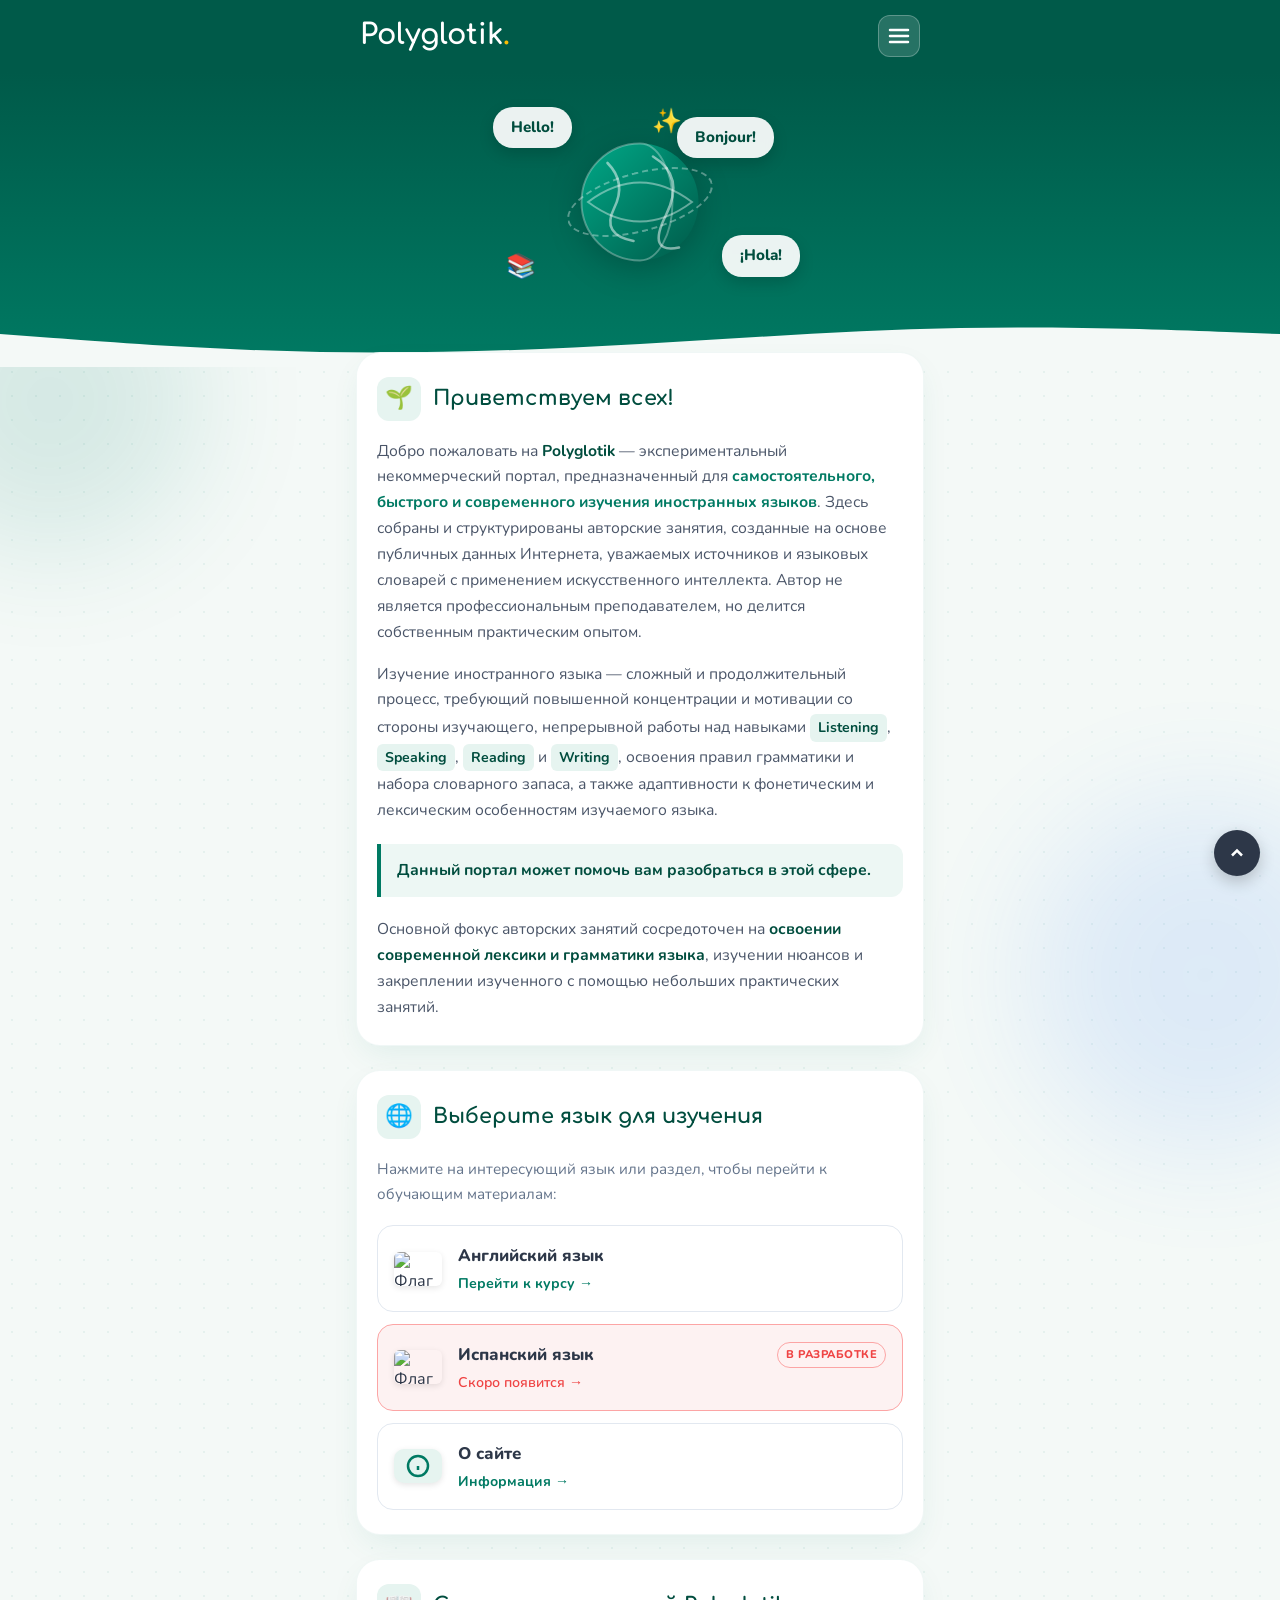
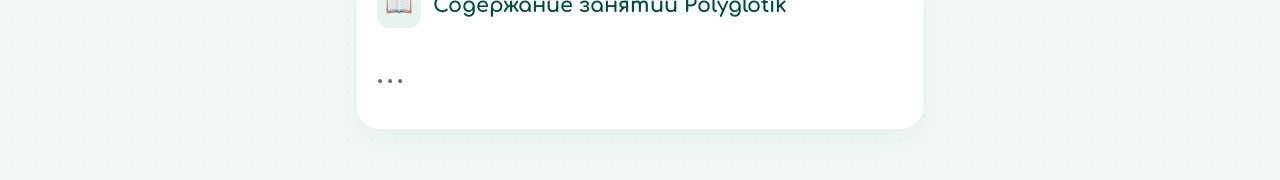
==== commit 39e8d785: "Change English language link to point to english.html Updated English language button to link to eng" ====
--- a/index.html
+++ b/index.html
@@ -125,15 +125,15 @@
 
       <div class="lang-grid">
         <!-- Английский язык -->
-        <a href="#" class="lang-button">
-          <div class="flag-icon">
-            <img src="https://flagcdn.com/w80/gb.png" alt="Флаг Великобритании">
-          </div>
-          <div class="lang-info">
-            <span class="lang-title">Английский язык</span>
-            <span class="lang-action">Перейти к курсу &rarr;</span>
-          </div>
-        </a>
+       <a href="english.html" class="lang-button">
+  <div class="flag-icon">
+    <img src="https://flagcdn.com/w80/gb.png" alt="Флаг Великобритании">
+  </div>
+  <div class="lang-info">
+    <span class="lang-title">Английский язык</span>
+    <span class="lang-action">Перейти к курсу &rarr;</span>
+  </div>
+</a>
 
         <!-- Испанский язык (В разработке) -->
         <div class="lang-button disabled">
--- a/style.css
+++ b/style.css
@@ -0,0 +1,764 @@
+/* ==========================================================================
+   Переменные и Базовые стили
+   ========================================================================== */
+:root {
+  --primary: #007a63;
+  --primary-light: #e6f4f0;
+  --primary-dark: #004d3e;
+  --text-main: #2d3748;
+  --text-muted: #64748b;
+  --bg-color: #f4f9f7;
+  --card-bg: #ffffff;
+  --accent-yellow: #fbbc04;
+  --dev-red: #ef4444;
+  --dev-red-bg: #fef2f2;
+  --dev-red-border: #fca5a5;
+  --radius-lg: 24px;
+  --radius-md: 16px;
+  --shadow-soft: 0 12px 32px -6px rgba(0, 122, 99, 0.09);
+  --transition: all 0.25s cubic-bezier(0.4, 0, 0.2, 1);
+}
+
+* {
+  box-sizing: border-box;
+  margin: 0;
+  padding: 0;
+}
+
+body {
+  font-family: 'Nunito', -apple-system, BlinkMacSystemFont, sans-serif;
+  background-color: var(--bg-color);
+  color: var(--text-main);
+  line-height: 1.65;
+  padding-bottom: 50px;
+  position: relative;
+  overflow-x: hidden;
+}
+
+/* ==========================================================================
+   Фоновые узоры
+   ========================================================================== */
+.bg-pattern {
+  position: absolute;
+  top: 0;
+  left: 0;
+  width: 100%;
+  height: 100%;
+  background-image: radial-gradient(#007a63 0.8px, transparent 0.8px);
+  background-size: 24px 24px;
+  opacity: 0.06;
+  pointer-events: none;
+  z-index: -2;
+}
+
+.blob {
+  position: absolute;
+  border-radius: 50%;
+  filter: blur(60px);
+  opacity: 0.12;
+  pointer-events: none;
+  z-index: -1;
+}
+
+.blob-1 {
+  top: 250px;
+  left: -100px;
+  width: 300px;
+  height: 300px;
+  background: var(--primary);
+}
+
+.blob-2 {
+  top: 800px;
+  right: -100px;
+  width: 350px;
+  height: 350px;
+  background: #3b82f6;
+}
+
+/* ==========================================================================
+   1. Шапка (Header)
+   ========================================================================== */
+.main-header {
+  background: #005a49;
+  color: #fff;
+  padding: 12px 0;
+}
+
+.header-container {
+  max-width: 600px;
+  margin: 0 auto;
+  padding: 0 20px;
+  display: flex;
+  justify-content: space-between;
+  align-items: center;
+}
+
+.logo {
+  font-family: 'Comfortaa', cursive;
+  font-size: 1.8rem;
+  font-weight: 700;
+  color: #ffffff;
+  text-decoration: none;
+}
+
+.logo-dot {
+  color: var(--accent-yellow);
+}
+
+.menu-btn {
+  background: rgba(255, 255, 255, 0.15);
+  border: 1px solid rgba(255, 255, 255, 0.25);
+  color: #ffffff;
+  width: 42px;
+  height: 42px;
+  border-radius: 12px;
+  display: flex;
+  align-items: center;
+  justify-content: center;
+  cursor: pointer;
+  transition: var(--transition);
+}
+
+.menu-btn:hover {
+  background: rgba(255, 255, 255, 0.25);
+}
+
+/* ==========================================================================
+   2. Анимированный фоновый баннер (Герой-иллюстрация)
+   ========================================================================== */
+.hero-banner {
+  background: linear-gradient(180deg, #005a49 0%, #007a63 100%);
+  position: relative;
+  padding: 20px 0 0;
+  overflow: hidden;
+  display: flex;
+  flex-direction: column;
+  align-items: center;
+}
+
+.hero-illustration {
+  position: relative;
+  width: 100%;
+  max-width: 420px;
+  height: 180px;
+  display: flex;
+  align-items: center;
+  justify-content: center;
+}
+
+/* Земной шар */
+.globe-wrapper {
+  position: relative;
+  width: 110px;
+  height: 110px;
+  display: flex;
+  align-items: center;
+  justify-content: center;
+  animation: pulse-glow 4s ease-in-out infinite alternate;
+}
+
+.globe-svg {
+  width: 100%;
+  height: 100%;
+  filter: drop-shadow(0 8px 16px rgba(0, 0, 0, 0.2));
+}
+
+.orbit-ring {
+  position: absolute;
+  width: 150px;
+  height: 60px;
+  border: 2px dashed rgba(255, 255, 255, 0.35);
+  border-radius: 50%;
+  transform: rotate(-15deg);
+  animation: spin-orbit 20s linear infinite;
+}
+
+/* Плавающие бабблы и иконки */
+.floating-badge {
+  position: absolute;
+  background: rgba(255, 255, 255, 0.92);
+  color: var(--primary-dark);
+  font-weight: 800;
+  font-size: 0.85rem;
+  padding: 6px 14px;
+  border-radius: 20px;
+  box-shadow: 0 6px 15px rgba(0, 0, 0, 0.15);
+  backdrop-filter: blur(4px);
+  animation: float 3.5s ease-in-out infinite alternate;
+}
+
+.badge-1 { top: 15px; left: 15%; }
+.badge-2 { bottom: 35px; right: 12%; }
+.badge-3 { top: 25px; right: 18%; }
+
+.floating-icon {
+  position: absolute;
+  font-size: 1.5rem;
+  animation: float 4s ease-in-out infinite alternate;
+}
+
+.icon-book { bottom: 25px; left: 18%; }
+.icon-sparkle { top: 10px; right: 40%; }
+
+/* Задержки анимации */
+.float-delay-1 { animation-delay: 0s; }
+.float-delay-2 { animation-delay: 1.2s; }
+.float-delay-3 { animation-delay: 2.1s; }
+
+/* Ключевые кадры анимаций */
+@keyframes float {
+  0% { transform: translateY(0px) rotate(0deg); }
+  100% { transform: translateY(-10px) rotate(3deg); }
+}
+
+@keyframes pulse-glow {
+  0% { transform: scale(1); filter: drop-shadow(0 0 10px rgba(255, 255, 255, 0.1)); }
+  100% { transform: scale(1.04); filter: drop-shadow(0 0 20px rgba(255, 255, 255, 0.3)); }
+}
+
+@keyframes spin-orbit {
+  0% { transform: rotate(-15deg) stroke-dashoffset; }
+  100% { transform: rotate(345deg); }
+}
+
+.hero-wave {
+  width: 100%;
+  line-height: 0;
+  margin-top: 10px;
+}
+
+.hero-wave svg {
+  width: 100%;
+  height: 45px;
+}
+
+/* ==========================================================================
+   3. Главный контейнер и карточки
+   ========================================================================== */
+.content-wrapper {
+  max-width: 600px;
+  margin: -15px auto 0;
+  padding: 0 16px;
+  display: flex;
+  flex-direction: column;
+  gap: 24px;
+  position: relative;
+  z-index: 2;
+}
+
+.card {
+  background: var(--card-bg);
+  border-radius: var(--radius-lg);
+  padding: 24px 20px;
+  box-shadow: var(--shadow-soft);
+  border: 1px solid rgba(0, 122, 99, 0.06);
+}
+
+.card-header {
+  display: flex;
+  align-items: center;
+  gap: 12px;
+  margin-bottom: 18px;
+}
+
+.icon-badge {
+  font-size: 1.4rem;
+  background: var(--primary-light);
+  width: 44px;
+  height: 44px;
+  border-radius: 12px;
+  display: flex;
+  align-items: center;
+  justify-content: center;
+  flex-shrink: 0;
+}
+
+.card-header h2 {
+  font-family: 'Comfortaa', cursive;
+  color: var(--primary-dark);
+  font-size: 1.3rem;
+  line-height: 1.3;
+}
+
+.card-body p {
+  margin-bottom: 16px;
+  color: #4a5568;
+  font-size: 0.98rem;
+}
+
+.card-body p:last-child {
+  margin-bottom: 0;
+}
+
+/* Оформление акцентов */
+.highlight {
+  color: var(--primary-dark);
+}
+
+.text-accent {
+  color: var(--primary);
+  font-weight: 700;
+}
+
+.skill-tag {
+  background: var(--primary-light);
+  color: var(--primary-dark);
+  font-weight: 700;
+  padding: 2px 8px;
+  border-radius: 6px;
+  font-size: 0.9em;
+  display: inline-block;
+  margin: 1px 0;
+}
+
+.callout-box {
+  background: #edf7f4;
+  border-left: 4px solid var(--primary);
+  padding: 14px 16px;
+  border-radius: 0 12px 12px 0;
+  margin: 20px 0;
+}
+
+.callout-box p {
+  margin: 0;
+  font-weight: 700;
+  color: var(--primary-dark);
+}
+
+/* ==========================================================================
+   4. Выбор языка
+   ========================================================================== */
+.section-subtitle {
+  color: var(--text-muted);
+  font-size: 0.95rem;
+  margin-bottom: 18px;
+}
+
+.lang-grid {
+  display: flex;
+  flex-direction: column;
+  gap: 12px;
+}
+
+.lang-button {
+  display: flex;
+  align-items: center;
+  gap: 16px;
+  padding: 16px;
+  border-radius: var(--radius-md);
+  border: 1.5px solid #e2e8f0;
+  background: #ffffff;
+  text-decoration: none;
+  color: inherit;
+  transition: var(--transition);
+}
+
+.lang-button:not(.disabled):hover {
+  border-color: var(--primary);
+  transform: translateY(-2px);
+  box-shadow: 0 8px 20px -4px rgba(0, 122, 99, 0.12);
+}
+
+.flag-icon {
+  width: 48px;
+  height: 34px;
+  border-radius: 6px;
+  overflow: hidden;
+  box-shadow: 0 2px 6px rgba(0, 0, 0, 0.1);
+  display: flex;
+  align-items: center;
+  justify-content: center;
+  flex-shrink: 0;
+}
+
+.flag-icon img {
+  width: 100%;
+  height: 100%;
+  object-fit: cover;
+}
+
+.info-icon {
+  background: var(--primary-light);
+  color: var(--primary);
+  border-radius: 10px;
+}
+
+.lang-info {
+  display: flex;
+  flex-direction: column;
+  gap: 2px;
+  width: 100%;
+}
+
+.lang-title-row {
+  display: flex;
+  align-items: center;
+  justify-content: space-between;
+  gap: 8px;
+  width: 100%;
+}
+
+.lang-title {
+  font-weight: 800;
+  font-size: 1.05rem;
+  color: var(--text-main);
+}
+
+.lang-action {
+  font-size: 0.88rem;
+  color: var(--primary);
+  font-weight: 700;
+}
+
+/* Испанский язык в разработке */
+.lang-button.disabled {
+  background: #fdf2f2;
+  border-color: var(--dev-red-border);
+  cursor: not-allowed;
+}
+
+.dev-badge {
+  background-color: var(--dev-red-bg);
+  color: var(--dev-red);
+  border: 1px solid var(--dev-red-border);
+  font-size: 0.7rem;
+  font-weight: 800;
+  padding: 3px 8px;
+  border-radius: 20px;
+  text-transform: uppercase;
+  letter-spacing: 0.5px;
+  white-space: nowrap;
+}
+
+.lang-action.dev-text {
+  color: var(--dev-red);
+  font-weight: 600;
+}
+
+/* ==========================================================================
+   5. Карточка "Содержание занятий Polyglotik" (Внизу)
+   ========================================================================== */
+.content-card .placeholder-text {
+  font-size: 1.5rem;
+  font-weight: 800;
+  color: var(--text-muted);
+  letter-spacing: 4px;
+  margin: 0;
+  padding: 10px 0;
+}
+
+/* ==========================================================================
+   Кнопка "Наверх"
+   ========================================================================== */
+.scroll-top-btn {
+  position: fixed;
+  bottom: 24px;
+  right: 20px;
+  width: 46px;
+  height: 46px;
+  border-radius: 50%;
+  background: #2d3748;
+  color: #ffffff;
+  border: none;
+  display: flex;
+  align-items: center;
+  justify-content: center;
+  box-shadow: 0 6px 16px rgba(0, 0, 0, 0.2);
+  cursor: pointer;
+  transition: var(--transition);
+  z-index: 10;
+}
+
+.scroll-top-btn:hover {
+  background: var(--primary-dark);
+  transform: translateY(-3px);
+}
+
+/* ==========================================================================
+   Адаптивность для ПК (Десктоп)
+   ========================================================================== */
+@media (min-width: 768px) {
+  .hero-illustration {
+    height: 220px;
+  }
+  
+  .globe-wrapper {
+    width: 130px;
+    height: 130px;
+  }
+
+  .floating-badge {
+    font-size: 0.95rem;
+    padding: 8px 18px;
+  }
+}
+/* ==========================================================================
+   Цветовые темы для отдельных языковых страниц
+   ========================================================================== */
+body.theme-english {
+  --course-primary: #0f4c81;
+  --course-gradient-start: #0a2540;
+  --course-gradient-end: #145da0;
+  --course-accent: #fbbc04;
+}
+
+/* ==========================================================================
+   Выезжающее боковое меню (Drawer Menu)
+   ========================================================================== */
+.side-drawer {
+  position: fixed;
+  top: 0;
+  left: 0;
+  width: 280px;
+  height: 100%;
+  background: #ffffff;
+  z-index: 100;
+  box-shadow: 4px 0 25px rgba(0, 0, 0, 0.15);
+  transform: translateX(-100%);
+  transition: transform 0.3s cubic-bezier(0.4, 0, 0.2, 1);
+  padding: 20px;
+  display: flex;
+  flex-direction: column;
+}
+
+/* Класс для открытия меню (добавим через JS позже) */
+.side-drawer.open {
+  transform: translateX(0);
+}
+
+.drawer-overlay {
+  position: fixed;
+  top: 0;
+  left: 0;
+  width: 100vw;
+  height: 100vh;
+  background: rgba(15, 23, 42, 0.5);
+  backdrop-filter: blur(3px);
+  z-index: 99;
+  opacity: 0;
+  pointer-events: none;
+  transition: opacity 0.3s ease;
+}
+
+.drawer-overlay.open {
+  opacity: 1;
+  pointer-events: auto;
+}
+
+.drawer-header {
+  display: flex;
+  justify-content: space-between;
+  align-items: center;
+  padding-bottom: 20px;
+  border-bottom: 1px solid #e2e8f0;
+  margin-bottom: 20px;
+}
+
+.drawer-logo {
+  font-family: 'Comfortaa', cursive;
+  font-size: 1.4rem;
+  font-weight: 700;
+  color: var(--primary-dark);
+}
+
+.drawer-close-btn {
+  background: none;
+  border: none;
+  font-size: 2rem;
+  line-height: 1;
+  color: var(--text-muted);
+  cursor: pointer;
+}
+
+.drawer-section-title {
+  font-size: 0.8rem;
+  text-transform: uppercase;
+  letter-spacing: 1px;
+  color: var(--text-muted);
+  font-weight: 700;
+  margin-bottom: 12px;
+}
+
+.drawer-nav ul {
+  list-style: none;
+  display: flex;
+  flex-direction: column;
+  gap: 8px;
+}
+
+.drawer-link {
+  display: block;
+  padding: 12px 14px;
+  border-radius: 10px;
+  text-decoration: none;
+  color: var(--text-main);
+  font-weight: 700;
+  font-size: 0.98rem;
+  transition: var(--transition);
+}
+
+.drawer-link:hover, .drawer-link.active {
+  background: var(--primary-light);
+  color: var(--primary-dark);
+}
+
+.drawer-link.disabled {
+  opacity: 0.5;
+  pointer-events: none;
+}
+
+/* ==========================================================================
+   Крупный баннер курса (English Hero Banner)
+   ========================================================================== */
+.course-hero-banner {
+  background: linear-gradient(135deg, var(--course-gradient-start) 0%, var(--course-gradient-end) 100%);
+  color: #ffffff;
+  padding-top: 30px;
+  position: relative;
+  overflow: hidden;
+}
+
+.course-hero-content {
+  max-width: 600px;
+  margin: 0 auto;
+  padding: 0 20px 20px;
+  display: flex;
+  flex-direction: column;
+  align-items: center;
+  text-align: center;
+  gap: 24px;
+}
+
+.course-badge {
+  display: inline-block;
+  background: rgba(255, 255, 255, 0.15);
+  border: 1px solid rgba(255, 255, 255, 0.25);
+  padding: 4px 14px;
+  border-radius: 20px;
+  font-size: 0.78rem;
+  font-weight: 700;
+  letter-spacing: 0.5px;
+  margin-bottom: 10px;
+  backdrop-filter: blur(4px);
+}
+
+.course-hero-title {
+  font-family: 'Comfortaa', cursive;
+  font-size: 2.2rem;
+  line-height: 1.1;
+  margin-bottom: 8px;
+  text-shadow: 0 2px 10px rgba(0, 0, 0, 0.2);
+}
+
+.course-hero-sub {
+  font-size: 0.95rem;
+  opacity: 0.9;
+  max-width: 320px;
+}
+
+/* Иллюстрация баннера */
+.course-hero-graphic {
+  position: relative;
+  width: 180px;
+  height: 140px;
+  display: flex;
+  align-items: center;
+  justify-content: center;
+  margin-top: 10px;
+}
+
+.graphic-circle {
+  width: 100px;
+  height: 100px;
+  background: rgba(255, 255, 255, 0.1);
+  border: 2px dashed rgba(255, 255, 255, 0.3);
+  border-radius: 50%;
+  display: flex;
+  align-items: center;
+  justify-content: center;
+  box-shadow: 0 0 30px rgba(0, 0, 0, 0.2);
+}
+
+.bigben-icon {
+  width: 50px;
+  height: 50px;
+  filter: drop-shadow(0 4px 8px rgba(0,0,0,0.3));
+}
+
+.floating-tag {
+  position: absolute;
+  background: rgba(255, 255, 255, 0.95);
+  color: #0f172a;
+  font-weight: 800;
+  font-size: 0.75rem;
+  padding: 5px 12px;
+  border-radius: 12px;
+  box-shadow: 0 6px 16px rgba(0,0,0,0.2);
+  animation: float 3s ease-in-out infinite alternate;
+}
+
+.tag-en-1 { top: 10px; left: -10px; animation-delay: 0s; }
+.tag-en-2 { bottom: 20px; right: -10px; animation-delay: 1s; }
+.tag-en-3 { top: 15px; right: 0px; background: var(--course-accent); color: #000; animation-delay: 1.8s; }
+
+/* ==========================================================================
+   Заголовочная плашка статьи о языке
+   ========================================================================== */
+.course-title-card {
+  background: linear-gradient(135deg, #f59e0b 0%, #d97706 100%);
+  color: #ffffff;
+  padding: 18px 20px;
+  border-radius: var(--radius-md);
+  text-align: center;
+  box-shadow: 0 8px 20px -4px rgba(217, 119, 6, 0.3);
+}
+
+.course-title-card h2 {
+  font-family: 'Comfortaa', cursive;
+  font-size: 1.4rem;
+  font-weight: 700;
+  letter-spacing: -0.3px;
+}
+
+.article-card {
+  margin-top: -8px;
+}
+
+.lead-text {
+  font-size: 1.05rem;
+  line-height: 1.7;
+}
+
+.article-placeholder p {
+  font-size: 1.5rem;
+  font-weight: 800;
+  color: var(--text-muted);
+  letter-spacing: 4px;
+  text-align: center;
+  margin-top: 15px;
+}
+
+/* Адаптивность баннера для ПК */
+@media (min-width: 768px) {
+  .course-hero-content {
+    flex-direction: row;
+    justify-content: space-between;
+    text-align: left;
+    padding-bottom: 40px;
+  }
+
+  .course-hero-title {
+    font-size: 2.8rem;
+  }
+
+  .course-hero-sub {
+    max-width: 100%;
+    font-size: 1.1rem;
+  }
+
+  .course-hero-graphic {
+    width: 220px;
+    height: 160px;
+  }
+}
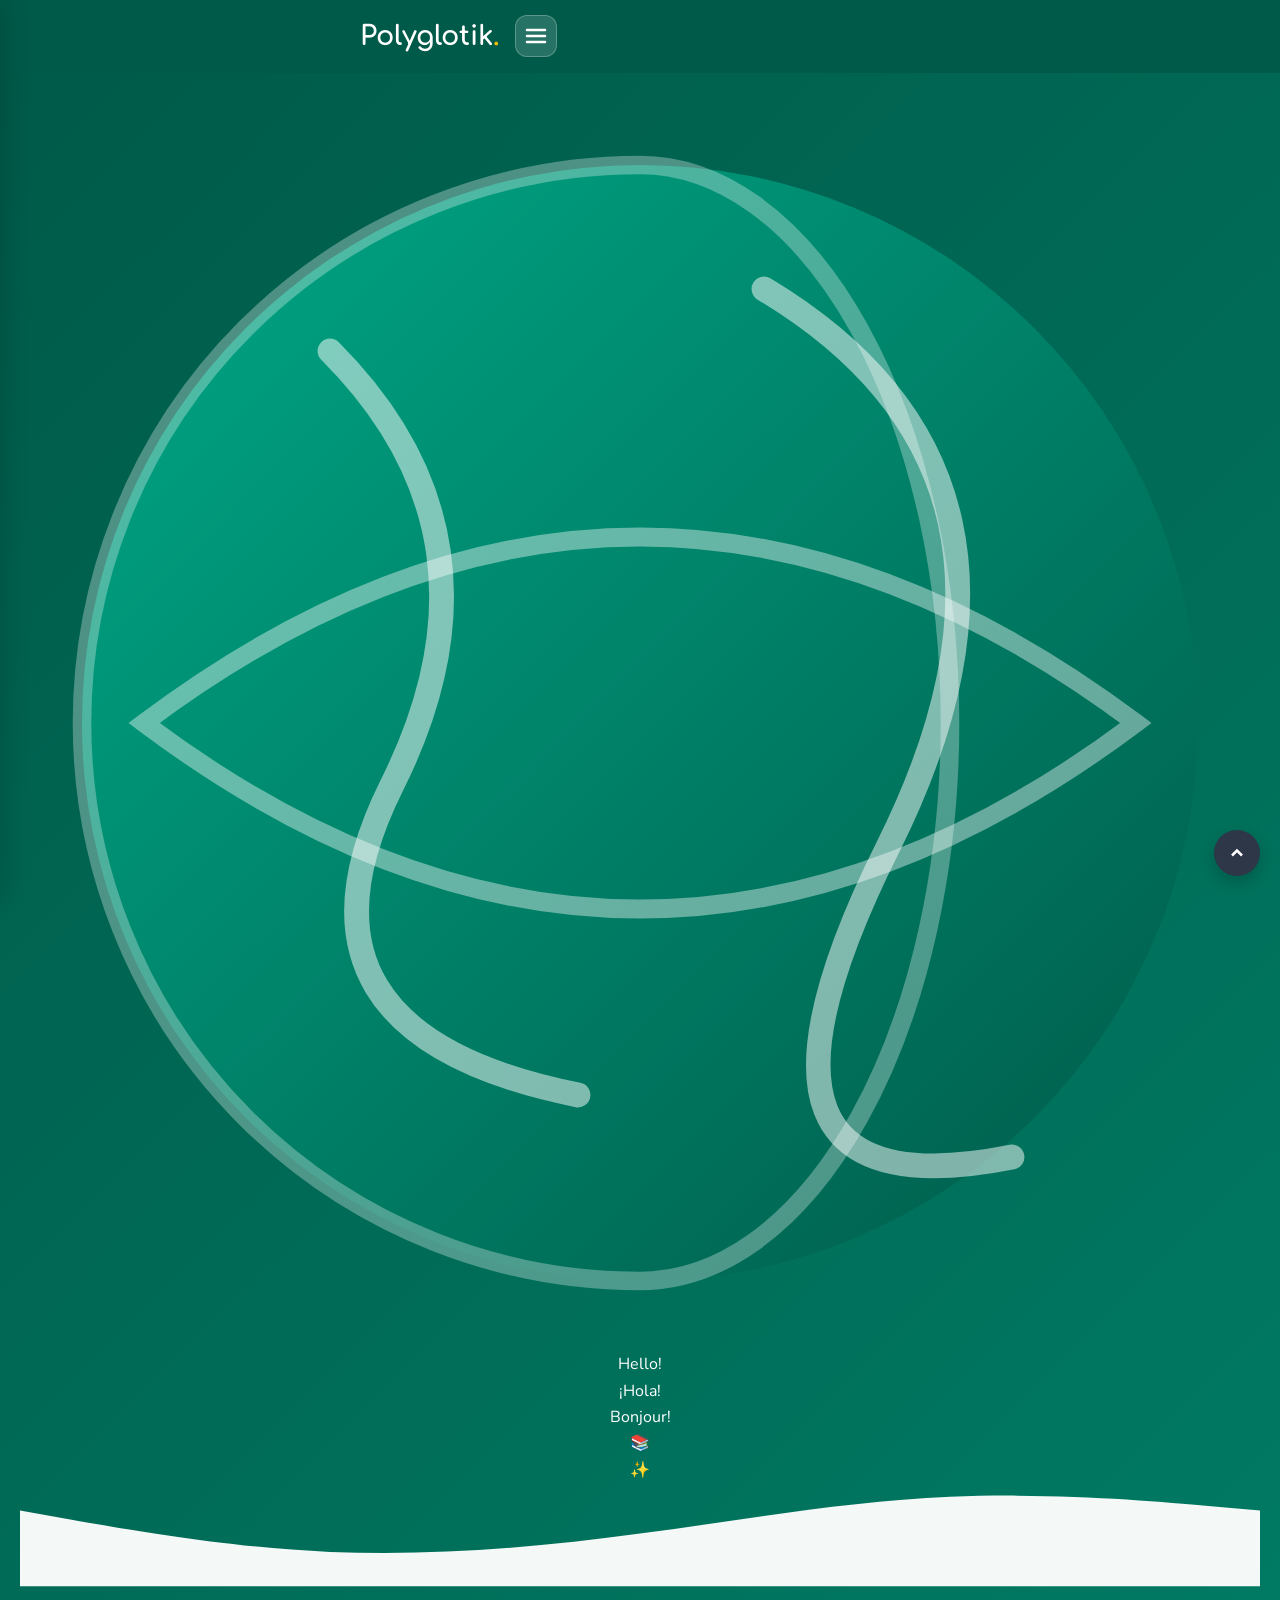
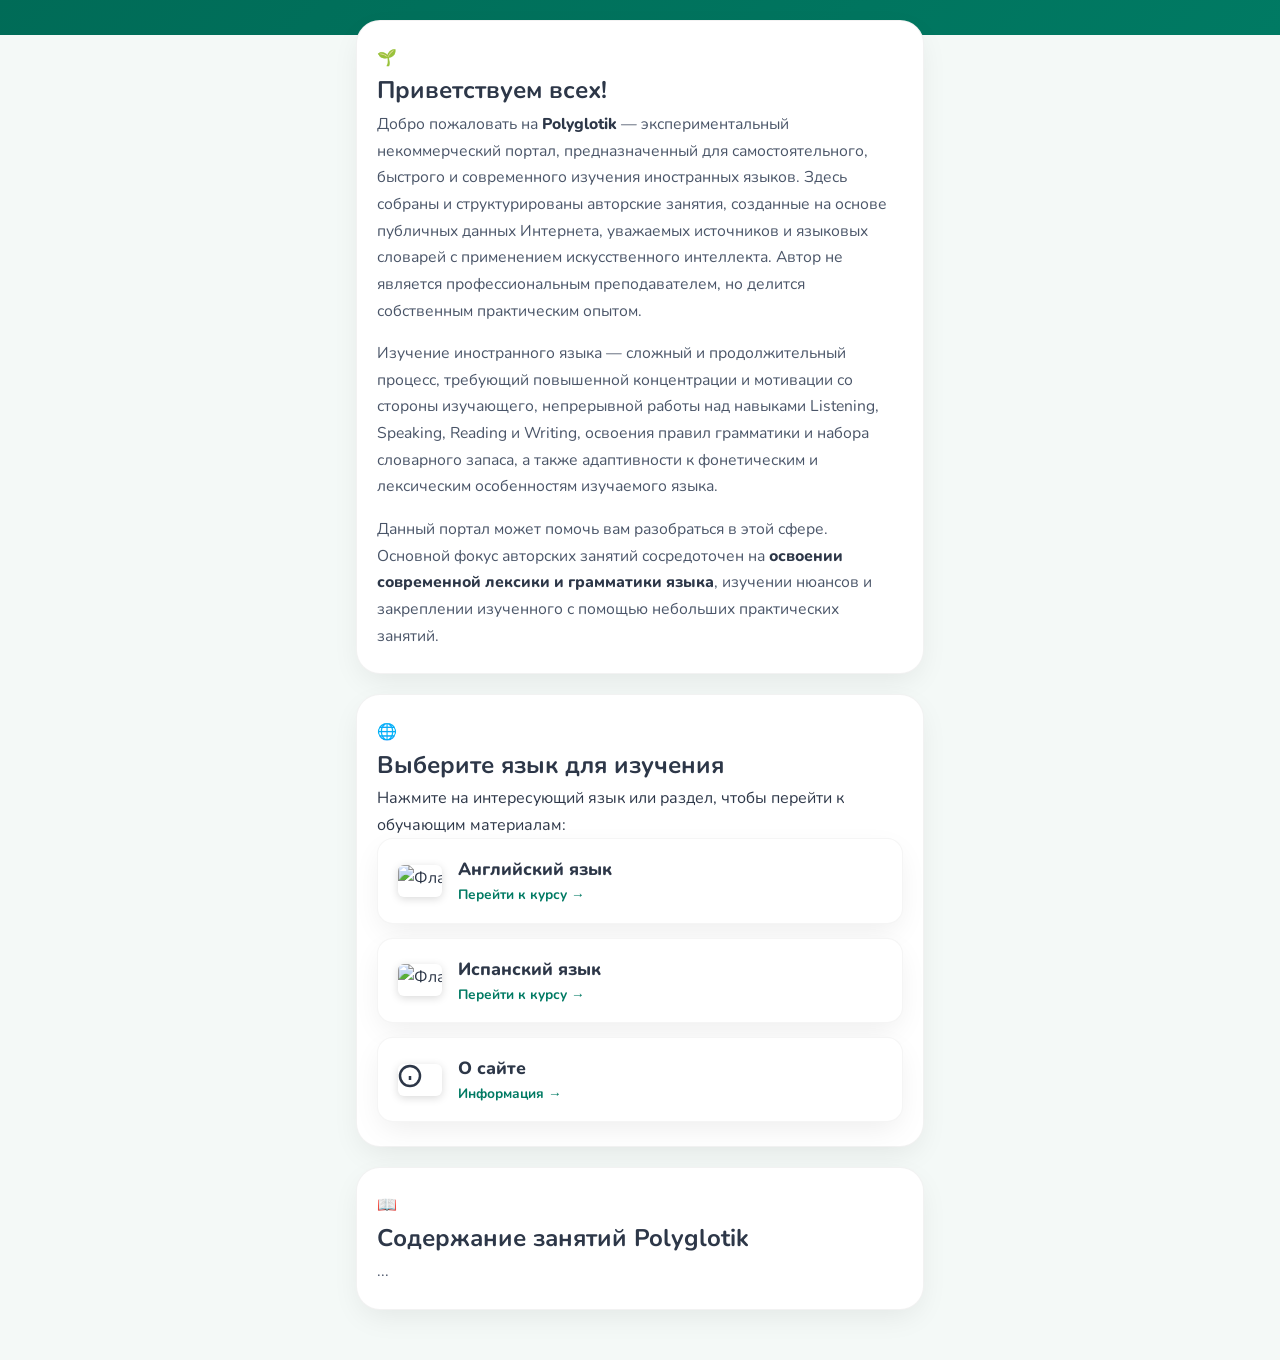
==== commit 6585bf72: "Update index.html" ====
--- a/index.html
+++ b/index.html
@@ -16,11 +16,28 @@
   <div class="blob blob-1"></div>
   <div class="blob blob-2"></div>
 
+  <!-- Выезжающее меню (Drawer) -->
+  <aside class="side-drawer" id="sideDrawer">
+    <div class="drawer-header">
+      <span class="drawer-logo">Polyglotik<span class="logo-dot">.</span></span>
+      <button class="drawer-close-btn" id="drawerClose" aria-label="Закрыть">&times;</button>
+    </div>
+    <nav class="drawer-nav">
+      <ul>
+        <li><a href="index.html" class="drawer-link active">Главная</a></li>
+        <li><a href="english.html" class="drawer-link">Английский</a></li>
+        <li><a href="spanish.html" class="drawer-link">Испанский</a></li>
+        <li><a href="#" class="drawer-link">О сайте</a></li>
+      </ul>
+    </nav>
+  </aside>
+  <div class="drawer-overlay" id="drawerOverlay"></div>
+
   <!-- 1. Шапка сайта -->
   <header class="main-header">
     <div class="header-container">
-      <a href="#" class="logo">Polyglotik<span class="logo-dot">.</span></a>
-      <button class="menu-btn" aria-label="Меню">
+      <a href="index.html" class="logo">Polyglotik<span class="logo-dot">.</span></a>
+      <button class="menu-btn" id="drawerOpen" aria-label="Меню">
         <svg width="24" height="24" viewBox="0 0 24 24" fill="none" stroke="currentColor" stroke-width="2.5" stroke-linecap="round">
           <line x1="3" y1="6" x2="21" y2="6"></line>
           <line x1="3" y1="12" x2="21" y2="12"></line>
@@ -30,10 +47,9 @@
     </div>
   </header>
 
-  <!-- 2. Анимированный фоновый баннер (В стиле Lingust) -->
+  <!-- 2. Анимированный фоновый баннер -->
   <section class="hero-banner">
     <div class="hero-illustration">
-      <!-- Центральная планета -->
       <div class="globe-wrapper">
         <svg class="globe-svg" viewBox="0 0 100 100">
           <circle cx="50" cy="50" r="45" fill="url(#globeGrad)" />
@@ -51,25 +67,13 @@
         <div class="orbit-ring"></div>
       </div>
 
-      <!-- Плавающие анимированные элементы -->
-      <div class="floating-badge badge-1 float-delay-1">
-        <span>Hello!</span>
-      </div>
-      <div class="floating-badge badge-2 float-delay-2">
-        <span>¡Hola!</span>
-      </div>
-      <div class="floating-badge badge-3 float-delay-3">
-        <span>Bonjour!</span>
-      </div>
-      <div class="floating-icon icon-book float-delay-2">
-        📚
-      </div>
-      <div class="floating-icon icon-sparkle float-delay-1">
-        ✨
-      </div>
+      <div class="floating-badge badge-1 float-delay-1"><span>Hello!</span></div>
+      <div class="floating-badge badge-2 float-delay-2"><span>¡Hola!</span></div>
+      <div class="floating-badge badge-3 float-delay-3"><span>Bonjour!</span></div>
+      <div class="floating-icon icon-book float-delay-2">📚</div>
+      <div class="floating-icon icon-sparkle float-delay-1">✨</div>
     </div>
 
-    <!-- Волна перехода -->
     <div class="hero-wave">
       <svg viewBox="0 0 1440 120" fill="none" preserveAspectRatio="none">
         <path d="M0,32L60,42.7C120,53,240,75,360,80C480,85,600,75,720,58.7C840,43,960,21,1080,16C1200,11,1320,21,1380,26.7L1440,32L1440,120L0,120Z" fill="#f4f9f7"></path>
@@ -80,7 +84,7 @@
   <!-- Основной контент -->
   <main class="content-wrapper">
     
-    <!-- 3. Карточка 1: Приветствуем всех -->
+    <!-- Карточка 1: Приветствуем всех -->
     <section class="card hero-card">
       <div class="card-header">
         <span class="icon-badge">🌱</span>
@@ -112,7 +116,7 @@
       </div>
     </section>
 
-    <!-- 4. Карточка 2: Выберите язык -->
+    <!-- Карточка 2: Выберите язык -->
     <section class="card lang-card">
       <div class="card-header">
         <span class="icon-badge">🌐</span>
@@ -125,29 +129,26 @@
 
       <div class="lang-grid">
         <!-- Английский язык -->
-       <a href="english.html" class="lang-button">
-  <div class="flag-icon">
-    <img src="https://flagcdn.com/w80/gb.png" alt="Флаг Великобритании">
-  </div>
-  <div class="lang-info">
-    <span class="lang-title">Английский язык</span>
-    <span class="lang-action">Перейти к курсу &rarr;</span>
-  </div>
-</a>
+        <a href="english.html" class="lang-button">
+          <div class="flag-icon">
+            <img src="https://flagcdn.com/w80/gb.png" alt="Флаг Великобритании">
+          </div>
+          <div class="lang-info">
+            <span class="lang-title">Английский язык</span>
+            <span class="lang-action">Перейти к курсу &rarr;</span>
+          </div>
+        </a>
 
-        <!-- Испанский язык (В разработке) -->
-        <div class="lang-button disabled">
+        <!-- Испанский язык -->
+        <a href="spanish.html" class="lang-button">
           <div class="flag-icon">
             <img src="https://flagcdn.com/w80/es.png" alt="Флаг Испании">
           </div>
           <div class="lang-info">
-            <div class="lang-title-row">
-              <span class="lang-title">Испанский язык</span>
-              <span class="dev-badge">В разработке</span>
-            </div>
-            <span class="lang-action dev-text">Скоро появится &rarr;</span>
+            <span class="lang-title">Испанский язык</span>
+            <span class="lang-action">Перейти к курсу &rarr;</span>
           </div>
-        </div>
+        </a>
 
         <!-- О сайте -->
         <a href="#" class="lang-button info-button">
@@ -166,7 +167,7 @@
       </div>
     </section>
 
-    <!-- 5. Карточка 3: Содержание занятий Polyglotik (В самом низу) -->
+    <!-- Карточка 3: Содержание занятий -->
     <section class="card content-card">
       <div class="card-header">
         <span class="icon-badge">📖</span>
@@ -181,11 +182,8 @@
   </main>
 
   <!-- Кнопка наверх -->
-  <button class="scroll-top-btn" aria-label="Наверх">
+  <button class="scroll-top-btn" id="scrollTopBtn" aria-label="Наверх">
     <svg width="20" height="20" viewBox="0 0 24 24" fill="none" stroke="currentColor" stroke-width="3">
       <path d="M18 15l-6-6-6 6"/>
     </svg>
   </button>
-
-</body>
-</html>
--- a/style.css
+++ b/style.css
@@ -1,5 +1,5 @@
 /* ==========================================================================
-   Переменные и Базовые стили
+   1. СБРОС И ГЛОБАЛЬНЫЕ ПЕРЕМЕННЫЕ
    ========================================================================== */
 :root {
   --primary: #007a63;
@@ -10,13 +10,29 @@
   --bg-color: #f4f9f7;
   --card-bg: #ffffff;
   --accent-yellow: #fbbc04;
-  --dev-red: #ef4444;
-  --dev-red-bg: #fef2f2;
-  --dev-red-border: #fca5a5;
   --radius-lg: 24px;
   --radius-md: 16px;
-  --shadow-soft: 0 12px 32px -6px rgba(0, 122, 99, 0.09);
+  --shadow-soft: 0 10px 30px -5px rgba(0, 0, 0, 0.08);
+  --shadow-hover: 0 20px 35px -10px rgba(0, 0, 0, 0.12);
   --transition: all 0.25s cubic-bezier(0.4, 0, 0.2, 1);
+}
+
+/* Цветовая тема: Английский язык */
+body.theme-english {
+  --banner-bg: linear-gradient(135deg, #0f2b48 0%, #1a4971 100%);
+  --title-gradient: linear-gradient(135deg, #f59e0b 0%, #ea580c 100%);
+  --drawer-active-bg: #fff7ed;
+  --drawer-active-color: #ea580c;
+  --accent-color: #f59e0b;
+}
+
+/* Цветовая тема: Испанский язык */
+body.theme-spanish {
+  --banner-bg: linear-gradient(135deg, #4a0e17 0%, #801d24 100%);
+  --title-gradient: linear-gradient(135deg, #dc2626 0%, #f59e0b 100%);
+  --drawer-active-bg: #fef2f2;
+  --drawer-active-color: #dc2626;
+  --accent-color: #f59e0b;
 }
 
 * {
@@ -35,75 +51,140 @@
   overflow-x: hidden;
 }
 
-/* ==========================================================================
-   Фоновые узоры
-   ========================================================================== */
-.bg-pattern {
-  position: absolute;
+a {
+  text-decoration: none;
+  color: inherit;
+}
+
+/* ==========================================================================
+   2. ВЫЕЗЖАЮЩЕЕ БОКОВОЕ МЕНЮ (SIDE DRAWER)
+   ========================================================================== */
+.side-drawer {
+  position: fixed;
   top: 0;
   left: 0;
-  width: 100%;
+  width: 280px;
   height: 100%;
-  background-image: radial-gradient(#007a63 0.8px, transparent 0.8px);
-  background-size: 24px 24px;
-  opacity: 0.06;
+  background: #ffffff;
+  z-index: 1000;
+  box-shadow: 4px 0 25px rgba(0, 0, 0, 0.15);
+  transform: translateX(-100%);
+  transition: transform 0.3s cubic-bezier(0.4, 0, 0.2, 1);
+  padding: 24px 20px;
+  display: flex;
+  flex-direction: column;
+}
+
+.side-drawer.open {
+  transform: translateX(0);
+}
+
+.drawer-overlay {
+  position: fixed;
+  top: 0;
+  left: 0;
+  width: 100vw;
+  height: 100vh;
+  background: rgba(15, 23, 42, 0.5);
+  backdrop-filter: blur(3px);
+  z-index: 999;
+  opacity: 0;
   pointer-events: none;
-  z-index: -2;
-}
-
-.blob {
-  position: absolute;
-  border-radius: 50%;
-  filter: blur(60px);
-  opacity: 0.12;
-  pointer-events: none;
-  z-index: -1;
-}
-
-.blob-1 {
-  top: 250px;
-  left: -100px;
-  width: 300px;
-  height: 300px;
-  background: var(--primary);
-}
-
-.blob-2 {
-  top: 800px;
-  right: -100px;
-  width: 350px;
-  height: 350px;
-  background: #3b82f6;
-}
-
-/* ==========================================================================
-   1. Шапка (Header)
+  transition: opacity 0.3s ease;
+}
+
+.drawer-overlay.open {
+  opacity: 1;
+  pointer-events: auto;
+}
+
+.drawer-header {
+  display: flex;
+  justify-content: space-between;
+  align-items: center;
+  padding-bottom: 16px;
+  border-bottom: 1px solid #e2e8f0;
+  margin-bottom: 20px;
+}
+
+.drawer-logo {
+  font-family: 'Comfortaa', cursive;
+  font-size: 1.5rem;
+  font-weight: 700;
+  color: var(--primary-dark);
+}
+
+.logo-dot {
+  color: var(--accent-yellow);
+}
+
+.drawer-close-btn {
+  background: none;
+  border: none;
+  font-size: 2.2rem;
+  line-height: 1;
+  color: var(--text-muted);
+  cursor: pointer;
+  transition: var(--transition);
+}
+
+.drawer-close-btn:hover {
+  color: var(--text-main);
+}
+
+.drawer-nav ul {
+  list-style: none;
+  display: flex;
+  flex-direction: column;
+  gap: 8px;
+}
+
+.drawer-link {
+  display: block;
+  padding: 12px 16px;
+  border-radius: 12px;
+  color: var(--text-main);
+  font-weight: 700;
+  font-size: 1rem;
+  transition: var(--transition);
+}
+
+.drawer-link:hover {
+  background: #f1f5f9;
+}
+
+.drawer-link.active {
+  background: var(--drawer-active-bg, var(--primary-light));
+  color: var(--drawer-active-color, var(--primary-dark));
+}
+
+/* ==========================================================================
+   3. ШАПКА (HEADER)
    ========================================================================== */
 .main-header {
   background: #005a49;
-  color: #fff;
-  padding: 12px 0;
-}
+  color: #ffffff;
+  padding: 14px 0;
+  box-shadow: 0 4px 20px rgba(0, 0, 0, 0.08);
+}
+
+.theme-english .main-header { background: #0f2b48; }
+.theme-spanish .main-header { background: #4a0e17; }
 
 .header-container {
   max-width: 600px;
   margin: 0 auto;
   padding: 0 20px;
   display: flex;
-  justify-content: space-between;
-  align-items: center;
+  align-items: center;
+  gap: 16px;
 }
 
 .logo {
   font-family: 'Comfortaa', cursive;
-  font-size: 1.8rem;
+  font-size: 1.7rem;
   font-weight: 700;
   color: #ffffff;
-  text-decoration: none;
-}
-
-.logo-dot {
-  color: var(--accent-yellow);
 }
 
 .menu-btn {
@@ -125,116 +206,158 @@
 }
 
 /* ==========================================================================
-   2. Анимированный фоновый баннер (Герой-иллюстрация)
+   4. ГЛАВНАЯ СТРАНИЦА (INDEX.HTML) — БАННЕР И КАРТОЧКИ КУРСОВ
    ========================================================================== */
 .hero-banner {
-  background: linear-gradient(180deg, #005a49 0%, #007a63 100%);
+  background: linear-gradient(135deg, #005a49 0%, #007a63 100%);
+  color: #ffffff;
+  padding: 30px 20px 40px;
+  text-align: center;
+}
+
+.hero-title {
+  font-family: 'Comfortaa', cursive;
+  font-size: 2rem;
+  margin-bottom: 8px;
+}
+
+.hero-subtitle {
+  font-size: 1rem;
+  opacity: 0.9;
+  max-width: 400px;
+  margin: 0 auto;
+}
+
+.section-title {
+  font-family: 'Comfortaa', cursive;
+  font-size: 1.3rem;
+  color: var(--primary-dark);
+  margin-bottom: 16px;
+}
+
+.lang-grid {
+  display: flex;
+  flex-direction: column;
+  gap: 14px;
+}
+
+.lang-button {
+  background: var(--card-bg);
+  border-radius: var(--radius-md);
+  padding: 16px 20px;
+  display: flex;
+  align-items: center;
+  gap: 16px;
+  box-shadow: var(--shadow-soft);
+  border: 1px solid rgba(0, 0, 0, 0.04);
+  transition: var(--transition);
+}
+
+.lang-button:hover {
+  transform: translateY(-3px);
+  box-shadow: var(--shadow-hover);
+}
+
+.flag-icon {
+  width: 44px;
+  height: 32px;
+  border-radius: 6px;
+  overflow: hidden;
+  box-shadow: 0 2px 8px rgba(0,0,0,0.15);
+  flex-shrink: 0;
+}
+
+.flag-icon img {
+  width: 100%;
+  height: 100%;
+  object-fit: cover;
+}
+
+.lang-info {
+  display: flex;
+  flex-direction: column;
+}
+
+.lang-title {
+  font-size: 1.1rem;
+  font-weight: 800;
+  color: var(--text-main);
+}
+
+.lang-action {
+  font-size: 0.85rem;
+  color: var(--primary);
+  font-weight: 700;
+}
+
+/* ==========================================================================
+   5. СТРАНИЦЫ КУРСОВ — ХУДОЖЕСТВЕННЫЙ БАННЕР И СТАТЬИ
+   ========================================================================== */
+.art-banner {
+  background: var(--banner-bg, linear-gradient(180deg, #005a49 0%, #007a63 100%));
   position: relative;
-  padding: 20px 0 0;
+  padding-top: 20px;
   overflow: hidden;
-  display: flex;
-  flex-direction: column;
-  align-items: center;
-}
-
-.hero-illustration {
+}
+
+.art-scene {
   position: relative;
   width: 100%;
-  max-width: 420px;
-  height: 180px;
+  max-width: 500px;
+  height: 160px;
+  margin: 0 auto;
   display: flex;
   align-items: center;
   justify-content: center;
 }
 
-/* Земной шар */
-.globe-wrapper {
-  position: relative;
+.art-globe {
   width: 110px;
   height: 110px;
-  display: flex;
-  align-items: center;
-  justify-content: center;
-  animation: pulse-glow 4s ease-in-out infinite alternate;
-}
-
-.globe-svg {
-  width: 100%;
-  height: 100%;
-  filter: drop-shadow(0 8px 16px rgba(0, 0, 0, 0.2));
-}
-
-.orbit-ring {
+  border-radius: 50%;
+  background: radial-gradient(circle at 30% 30%, rgba(255,255,255,0.2) 0%, rgba(255,255,255,0.02) 70%);
+  border: 2px dashed rgba(255,255,255,0.3);
+  box-shadow: 0 0 30px rgba(0,0,0,0.2);
+  animation: rotateGlobe 25s linear infinite;
+}
+
+.floating-glyph {
   position: absolute;
-  width: 150px;
-  height: 60px;
-  border: 2px dashed rgba(255, 255, 255, 0.35);
-  border-radius: 50%;
-  transform: rotate(-15deg);
-  animation: spin-orbit 20s linear infinite;
-}
-
-/* Плавающие бабблы и иконки */
-.floating-badge {
-  position: absolute;
-  background: rgba(255, 255, 255, 0.92);
-  color: var(--primary-dark);
+  color: rgba(255, 255, 255, 0.9);
   font-weight: 800;
-  font-size: 0.85rem;
-  padding: 6px 14px;
-  border-radius: 20px;
-  box-shadow: 0 6px 15px rgba(0, 0, 0, 0.15);
-  backdrop-filter: blur(4px);
-  animation: float 3.5s ease-in-out infinite alternate;
-}
-
-.badge-1 { top: 15px; left: 15%; }
-.badge-2 { bottom: 35px; right: 12%; }
-.badge-3 { top: 25px; right: 18%; }
-
-.floating-icon {
-  position: absolute;
-  font-size: 1.5rem;
-  animation: float 4s ease-in-out infinite alternate;
-}
-
-.icon-book { bottom: 25px; left: 18%; }
-.icon-sparkle { top: 10px; right: 40%; }
-
-/* Задержки анимации */
-.float-delay-1 { animation-delay: 0s; }
-.float-delay-2 { animation-delay: 1.2s; }
-.float-delay-3 { animation-delay: 2.1s; }
-
-/* Ключевые кадры анимаций */
-@keyframes float {
+  font-family: 'Comfortaa', cursive;
+  text-shadow: 0 4px 12px rgba(0,0,0,0.3);
+  animation: floatAnim 3.5s ease-in-out infinite alternate;
+}
+
+.g1 { top: 20px; left: 18%; font-size: 1.4rem; animation-delay: 0s; }
+.g2 { bottom: 30px; right: 18%; font-size: 1.3rem; animation-delay: 1.2s; }
+.g3 { top: 15px; right: 22%; font-size: 1.1rem; color: var(--accent-color, #fbbc04); animation-delay: 0.8s; }
+.g4 { bottom: 25px; left: 20%; font-size: 1.2rem; animation-delay: 2s; }
+
+@keyframes floatAnim {
   0% { transform: translateY(0px) rotate(0deg); }
-  100% { transform: translateY(-10px) rotate(3deg); }
-}
-
-@keyframes pulse-glow {
-  0% { transform: scale(1); filter: drop-shadow(0 0 10px rgba(255, 255, 255, 0.1)); }
-  100% { transform: scale(1.04); filter: drop-shadow(0 0 20px rgba(255, 255, 255, 0.3)); }
-}
-
-@keyframes spin-orbit {
-  0% { transform: rotate(-15deg) stroke-dashoffset; }
-  100% { transform: rotate(345deg); }
-}
-
-.hero-wave {
+  100% { transform: translateY(-12px) rotate(4deg); }
+}
+
+@keyframes rotateGlobe {
+  0% { transform: rotate(0deg); }
+  100% { transform: rotate(360deg); }
+}
+
+.banner-wave {
   width: 100%;
   line-height: 0;
   margin-top: 10px;
 }
 
-.hero-wave svg {
+.banner-wave svg {
   width: 100%;
   height: 45px;
 }
 
 /* ==========================================================================
-   3. Главный контейнер и карточки
+6. КОНТЕЙНЕРЫ И КАРТОЧКИ
    ========================================================================== */
 .content-wrapper {
   max-width: 600px;
@@ -242,9 +365,26 @@
   padding: 0 16px;
   display: flex;
   flex-direction: column;
-  gap: 24px;
+  gap: 20px;
   position: relative;
   z-index: 2;
+}
+
+.course-gradient-title {
+  background: var(--title-gradient, linear-gradient(135deg, #007a63 0%, #004d3e 100%));
+  color: #ffffff;
+  padding: 20px 24px;
+  border-radius: var(--radius-md);
+  text-align: center;
+  box-shadow: 0 10px 25px -5px rgba(0, 0, 0, 0.15);
+}
+
+.course-gradient-title h1 {
+  font-family: 'Comfortaa', cursive;
+  font-size: 1.45rem;
+  font-weight: 700;
+  letter-spacing: -0.3px;
+  line-height: 1.3;
 }
 
 .card {
@@ -252,204 +392,36 @@
   border-radius: var(--radius-lg);
   padding: 24px 20px;
   box-shadow: var(--shadow-soft);
-  border: 1px solid rgba(0, 122, 99, 0.06);
-}
-
-.card-header {
-  display: flex;
-  align-items: center;
-  gap: 12px;
-  margin-bottom: 18px;
-}
-
-.icon-badge {
-  font-size: 1.4rem;
-  background: var(--primary-light);
-  width: 44px;
-  height: 44px;
-  border-radius: 12px;
-  display: flex;
-  align-items: center;
-  justify-content: center;
-  flex-shrink: 0;
-}
-
-.card-header h2 {
-  font-family: 'Comfortaa', cursive;
-  color: var(--primary-dark);
-  font-size: 1.3rem;
-  line-height: 1.3;
+  border: 1px solid rgba(0, 0, 0, 0.05);
 }
 
 .card-body p {
   margin-bottom: 16px;
   color: #4a5568;
   font-size: 0.98rem;
+  line-height: 1.7;
 }
 
 .card-body p:last-child {
   margin-bottom: 0;
 }
 
-/* Оформление акцентов */
 .highlight {
-  color: var(--primary-dark);
-}
-
-.text-accent {
-  color: var(--primary);
-  font-weight: 700;
-}
-
-.skill-tag {
-  background: var(--primary-light);
-  color: var(--primary-dark);
-  font-weight: 700;
-  padding: 2px 8px;
-  border-radius: 6px;
-  font-size: 0.9em;
-  display: inline-block;
-  margin: 1px 0;
-}
-
-.callout-box {
-  background: #edf7f4;
-  border-left: 4px solid var(--primary);
-  padding: 14px 16px;
-  border-radius: 0 12px 12px 0;
-  margin: 20px 0;
-}
-
-.callout-box p {
-  margin: 0;
-  font-weight: 700;
-  color: var(--primary-dark);
-}
-
-/* ==========================================================================
-   4. Выбор языка
-   ========================================================================== */
-.section-subtitle {
-  color: var(--text-muted);
-  font-size: 0.95rem;
-  margin-bottom: 18px;
-}
-
-.lang-grid {
-  display: flex;
-  flex-direction: column;
-  gap: 12px;
-}
-
-.lang-button {
-  display: flex;
-  align-items: center;
-  gap: 16px;
-  padding: 16px;
-  border-radius: var(--radius-md);
-  border: 1.5px solid #e2e8f0;
-  background: #ffffff;
-  text-decoration: none;
-  color: inherit;
-  transition: var(--transition);
-}
-
-.lang-button:not(.disabled):hover {
-  border-color: var(--primary);
-  transform: translateY(-2px);
-  box-shadow: 0 8px 20px -4px rgba(0, 122, 99, 0.12);
-}
-
-.flag-icon {
-  width: 48px;
-  height: 34px;
-  border-radius: 6px;
-  overflow: hidden;
-  box-shadow: 0 2px 6px rgba(0, 0, 0, 0.1);
-  display: flex;
-  align-items: center;
-  justify-content: center;
-  flex-shrink: 0;
-}
-
-.flag-icon img {
-  width: 100%;
-  height: 100%;
-  object-fit: cover;
-}
-
-.info-icon {
-  background: var(--primary-light);
-  color: var(--primary);
-  border-radius: 10px;
-}
-
-.lang-info {
-  display: flex;
-  flex-direction: column;
-  gap: 2px;
-  width: 100%;
-}
-
-.lang-title-row {
-  display: flex;
-  align-items: center;
-  justify-content: space-between;
-  gap: 8px;
-  width: 100%;
-}
-
-.lang-title {
+  color: var(--text-main);
   font-weight: 800;
-  font-size: 1.05rem;
-  color: var(--text-main);
-}
-
-.lang-action {
-  font-size: 0.88rem;
-  color: var(--primary);
-  font-weight: 700;
-}
-
-/* Испанский язык в разработке */
-.lang-button.disabled {
-  background: #fdf2f2;
-  border-color: var(--dev-red-border);
-  cursor: not-allowed;
-}
-
-.dev-badge {
-  background-color: var(--dev-red-bg);
-  color: var(--dev-red);
-  border: 1px solid var(--dev-red-border);
-  font-size: 0.7rem;
-  font-weight: 800;
-  padding: 3px 8px;
-  border-radius: 20px;
-  text-transform: uppercase;
-  letter-spacing: 0.5px;
-  white-space: nowrap;
-}
-
-.lang-action.dev-text {
-  color: var(--dev-red);
-  font-weight: 600;
-}
-
-/* ==========================================================================
-   5. Карточка "Содержание занятий Polyglotik" (Внизу)
-   ========================================================================== */
-.content-card .placeholder-text {
-  font-size: 1.5rem;
+}
+
+.placeholder-dots {
+  font-size: 1.6rem;
   font-weight: 800;
   color: var(--text-muted);
   letter-spacing: 4px;
-  margin: 0;
-  padding: 10px 0;
-}
-
-/* ==========================================================================
-   Кнопка "Наверх"
+  text-align: center;
+  margin-top: 10px !important;
+}
+
+/* ==========================================================================
+   7. ВСПУХАЮЩИЕ КНОПКИ И ПОДВАЛ
    ========================================================================== */
 .scroll-top-btn {
   position: fixed;
@@ -471,294 +443,12 @@
 }
 
 .scroll-top-btn:hover {
-  background: var(--primary-dark);
   transform: translateY(-3px);
 }
 
-/* ==========================================================================
-   Адаптивность для ПК (Десктоп)
-   ========================================================================== */
-@media (min-width: 768px) {
-  .hero-illustration {
-    height: 220px;
-  }
-  
-  .globe-wrapper {
-    width: 130px;
-    height: 130px;
-  }
-
-  .floating-badge {
-    font-size: 0.95rem;
-    padding: 8px 18px;
-  }
-}
-/* ==========================================================================
-   Цветовые темы для отдельных языковых страниц
-   ========================================================================== */
-body.theme-english {
-  --course-primary: #0f4c81;
-  --course-gradient-start: #0a2540;
-  --course-gradient-end: #145da0;
-  --course-accent: #fbbc04;
-}
-
-/* ==========================================================================
-   Выезжающее боковое меню (Drawer Menu)
-   ========================================================================== */
-.side-drawer {
-  position: fixed;
-  top: 0;
-  left: 0;
-  width: 280px;
-  height: 100%;
-  background: #ffffff;
-  z-index: 100;
-  box-shadow: 4px 0 25px rgba(0, 0, 0, 0.15);
-  transform: translateX(-100%);
-  transition: transform 0.3s cubic-bezier(0.4, 0, 0.2, 1);
-  padding: 20px;
-  display: flex;
-  flex-direction: column;
-}
-
-/* Класс для открытия меню (добавим через JS позже) */
-.side-drawer.open {
-  transform: translateX(0);
-}
-
-.drawer-overlay {
-  position: fixed;
-  top: 0;
-  left: 0;
-  width: 100vw;
-  height: 100vh;
-  background: rgba(15, 23, 42, 0.5);
-  backdrop-filter: blur(3px);
-  z-index: 99;
-  opacity: 0;
-  pointer-events: none;
-  transition: opacity 0.3s ease;
-}
-
-.drawer-overlay.open {
-  opacity: 1;
-  pointer-events: auto;
-}
-
-.drawer-header {
-  display: flex;
-  justify-content: space-between;
-  align-items: center;
-  padding-bottom: 20px;
-  border-bottom: 1px solid #e2e8f0;
-  margin-bottom: 20px;
-}
-
-.drawer-logo {
-  font-family: 'Comfortaa', cursive;
-  font-size: 1.4rem;
-  font-weight: 700;
-  color: var(--primary-dark);
-}
-
-.drawer-close-btn {
-  background: none;
-  border: none;
-  font-size: 2rem;
-  line-height: 1;
+.main-footer {
+  text-align: center;
+  padding: 30px 20px 10px;
+  font-size: 0.85rem;
   color: var(--text-muted);
-  cursor: pointer;
-}
-
-.drawer-section-title {
-  font-size: 0.8rem;
-  text-transform: uppercase;
-  letter-spacing: 1px;
-  color: var(--text-muted);
-  font-weight: 700;
-  margin-bottom: 12px;
-}
-
-.drawer-nav ul {
-  list-style: none;
-  display: flex;
-  flex-direction: column;
-  gap: 8px;
-}
-
-.drawer-link {
-  display: block;
-  padding: 12px 14px;
-  border-radius: 10px;
-  text-decoration: none;
-  color: var(--text-main);
-  font-weight: 700;
-  font-size: 0.98rem;
-  transition: var(--transition);
-}
-
-.drawer-link:hover, .drawer-link.active {
-  background: var(--primary-light);
-  color: var(--primary-dark);
-}
-
-.drawer-link.disabled {
-  opacity: 0.5;
-  pointer-events: none;
-}
-
-/* ==========================================================================
-   Крупный баннер курса (English Hero Banner)
-   ========================================================================== */
-.course-hero-banner {
-  background: linear-gradient(135deg, var(--course-gradient-start) 0%, var(--course-gradient-end) 100%);
-  color: #ffffff;
-  padding-top: 30px;
-  position: relative;
-  overflow: hidden;
-}
-
-.course-hero-content {
-  max-width: 600px;
-  margin: 0 auto;
-  padding: 0 20px 20px;
-  display: flex;
-  flex-direction: column;
-  align-items: center;
-  text-align: center;
-  gap: 24px;
-}
-
-.course-badge {
-  display: inline-block;
-  background: rgba(255, 255, 255, 0.15);
-  border: 1px solid rgba(255, 255, 255, 0.25);
-  padding: 4px 14px;
-  border-radius: 20px;
-  font-size: 0.78rem;
-  font-weight: 700;
-  letter-spacing: 0.5px;
-  margin-bottom: 10px;
-  backdrop-filter: blur(4px);
-}
-
-.course-hero-title {
-  font-family: 'Comfortaa', cursive;
-  font-size: 2.2rem;
-  line-height: 1.1;
-  margin-bottom: 8px;
-  text-shadow: 0 2px 10px rgba(0, 0, 0, 0.2);
-}
-
-.course-hero-sub {
-  font-size: 0.95rem;
-  opacity: 0.9;
-  max-width: 320px;
-}
-
-/* Иллюстрация баннера */
-.course-hero-graphic {
-  position: relative;
-  width: 180px;
-  height: 140px;
-  display: flex;
-  align-items: center;
-  justify-content: center;
-  margin-top: 10px;
-}
-
-.graphic-circle {
-  width: 100px;
-  height: 100px;
-  background: rgba(255, 255, 255, 0.1);
-  border: 2px dashed rgba(255, 255, 255, 0.3);
-  border-radius: 50%;
-  display: flex;
-  align-items: center;
-  justify-content: center;
-  box-shadow: 0 0 30px rgba(0, 0, 0, 0.2);
-}
-
-.bigben-icon {
-  width: 50px;
-  height: 50px;
-  filter: drop-shadow(0 4px 8px rgba(0,0,0,0.3));
-}
-
-.floating-tag {
-  position: absolute;
-  background: rgba(255, 255, 255, 0.95);
-  color: #0f172a;
-  font-weight: 800;
-  font-size: 0.75rem;
-  padding: 5px 12px;
-  border-radius: 12px;
-  box-shadow: 0 6px 16px rgba(0,0,0,0.2);
-  animation: float 3s ease-in-out infinite alternate;
-}
-
-.tag-en-1 { top: 10px; left: -10px; animation-delay: 0s; }
-.tag-en-2 { bottom: 20px; right: -10px; animation-delay: 1s; }
-.tag-en-3 { top: 15px; right: 0px; background: var(--course-accent); color: #000; animation-delay: 1.8s; }
-
-/* ==========================================================================
-   Заголовочная плашка статьи о языке
-   ========================================================================== */
-.course-title-card {
-  background: linear-gradient(135deg, #f59e0b 0%, #d97706 100%);
-  color: #ffffff;
-  padding: 18px 20px;
-  border-radius: var(--radius-md);
-  text-align: center;
-  box-shadow: 0 8px 20px -4px rgba(217, 119, 6, 0.3);
-}
-
-.course-title-card h2 {
-  font-family: 'Comfortaa', cursive;
-  font-size: 1.4rem;
-  font-weight: 700;
-  letter-spacing: -0.3px;
-}
-
-.article-card {
-  margin-top: -8px;
-}
-
-.lead-text {
-  font-size: 1.05rem;
-  line-height: 1.7;
-}
-
-.article-placeholder p {
-  font-size: 1.5rem;
-  font-weight: 800;
-  color: var(--text-muted);
-  letter-spacing: 4px;
-  text-align: center;
-  margin-top: 15px;
-}
-
-/* Адаптивность баннера для ПК */
-@media (min-width: 768px) {
-  .course-hero-content {
-    flex-direction: row;
-    justify-content: space-between;
-    text-align: left;
-    padding-bottom: 40px;
-  }
-
-  .course-hero-title {
-    font-size: 2.8rem;
-  }
-
-  .course-hero-sub {
-    max-width: 100%;
-    font-size: 1.1rem;
-  }
-
-  .course-hero-graphic {
-    width: 220px;
-    height: 160px;
-  }
-}
+}
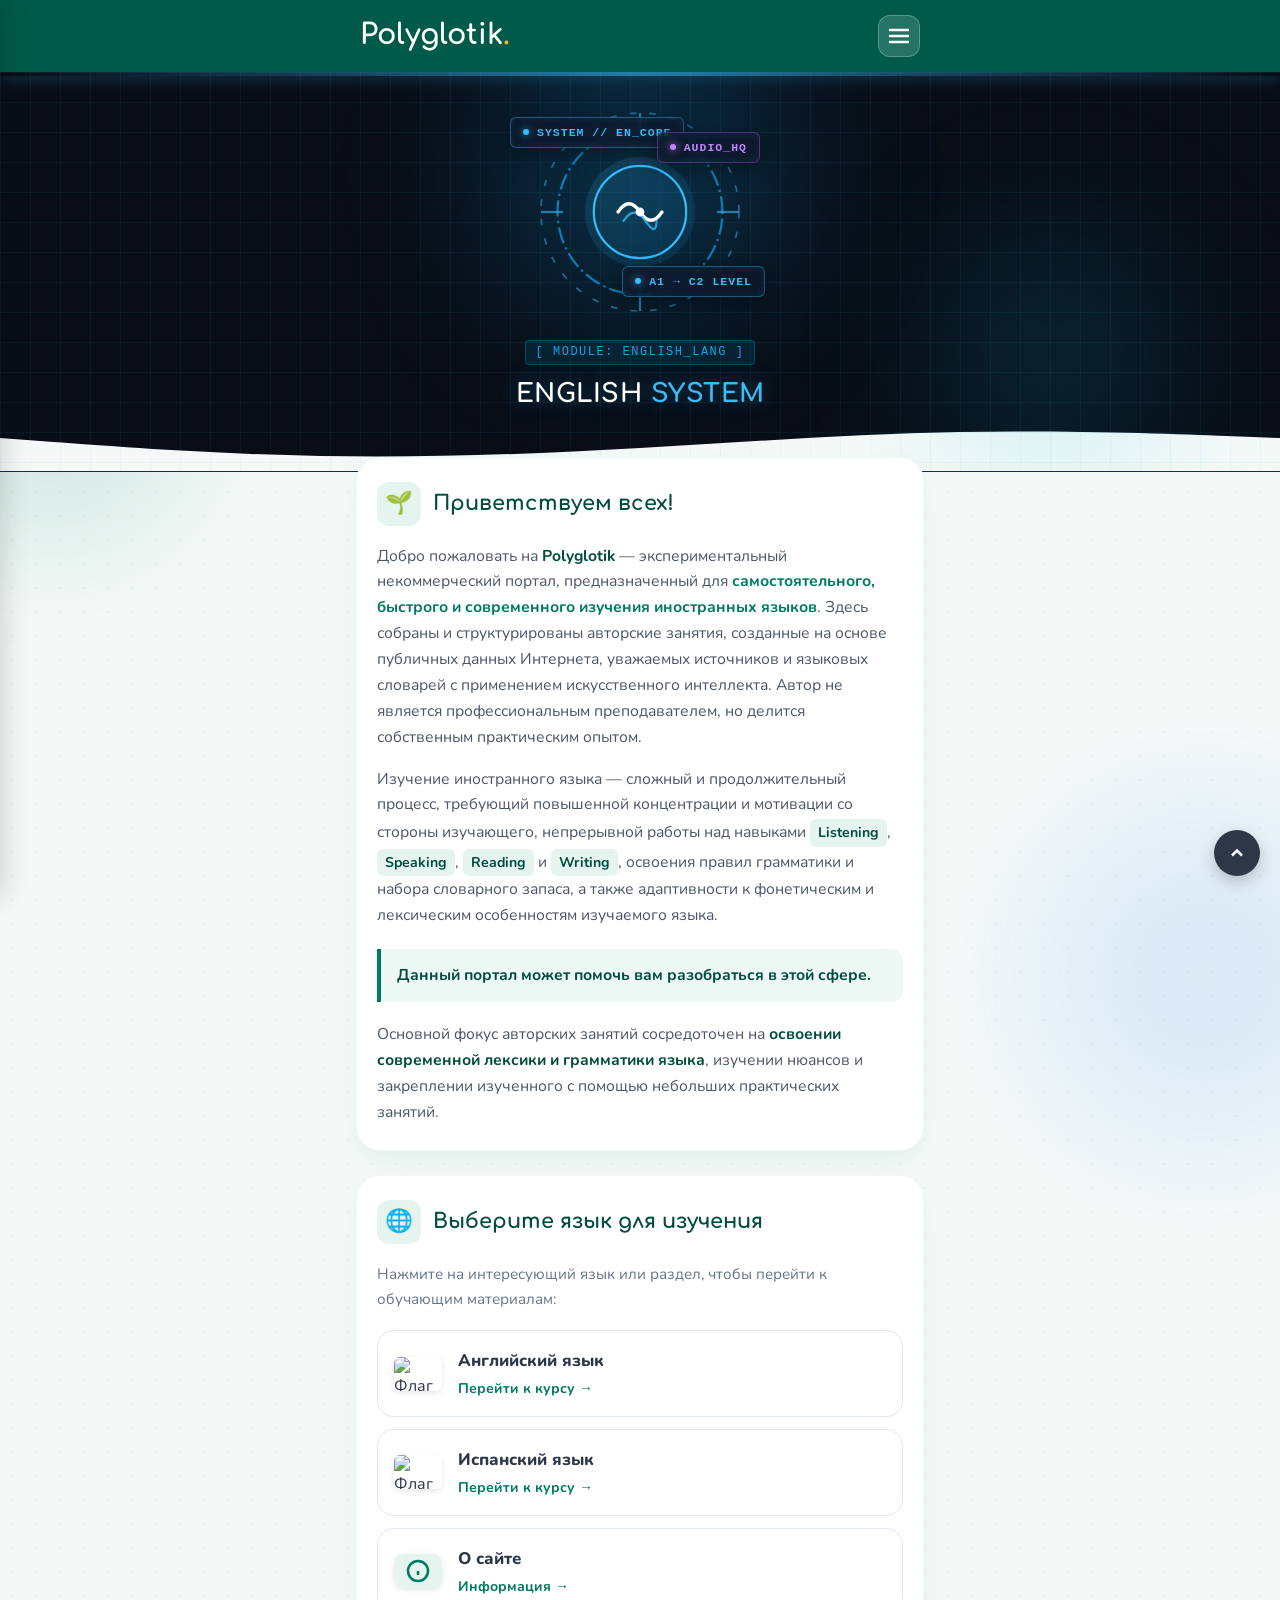
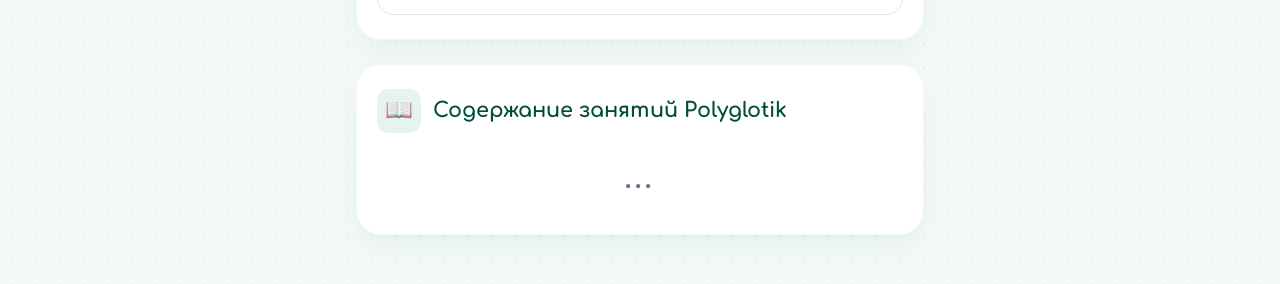
==== commit e05c11e8: "Add animated tech banner with HUD graphics Added a new animated tech banner section with HUD element" ====
--- a/index.html
+++ b/index.html
@@ -47,40 +47,88 @@
     </div>
   </header>
 
-  <!-- 2. Анимированный фоновый баннер -->
-  <section class="hero-banner">
-    <div class="hero-illustration">
-      <div class="globe-wrapper">
-        <svg class="globe-svg" viewBox="0 0 100 100">
-          <circle cx="50" cy="50" r="45" fill="url(#globeGrad)" />
-          <path d="M 10,50 Q 50,20 90,50 Q 50,80 10,50 Z" fill="none" stroke="rgba(255,255,255,0.4)" stroke-width="1.5" />
-          <path d="M 50,5 A 45,45 0 0,0 50,95 A 25,45 0 0,0 50,5" fill="none" stroke="rgba(255,255,255,0.3)" stroke-width="1.5" />
-          <path d="M 25,20 Q 40,35 30,55 T 45,80" fill="none" stroke="rgba(255,255,255,0.5)" stroke-width="2" stroke-linecap="round"/>
-          <path d="M 60,15 Q 85,30 70,60 T 80,85" fill="none" stroke="rgba(255,255,255,0.5)" stroke-width="2" stroke-linecap="round"/>
+  <!-- 2. Технологичный анимированный баннер (English HUD Core) -->
+  <section class="tech-banner">
+    <div class="tech-grid-bg"></div>
+    <div class="scan-line"></div>
+    <div class="glow-spot glow-blue"></div>
+    <div class="glow-spot glow-cyan"></div>
+
+    <div class="tech-hero-wrapper">
+      
+      <!-- Голографическое ядро HUD -->
+      <div class="hud-wrapper">
+        
+        <!-- Выезжающие стеклянные HUD-плашки -->
+        <div class="hud-badge badge-top-left">
+          <span class="tech-led"></span>
+          <span>SYSTEM // EN_CORE</span>
+        </div>
+
+        <div class="hud-badge badge-top-right">
+          <span class="tech-led purple"></span>
+          <span>AUDIO_HQ</span>
+        </div>
+
+        <div class="hud-badge badge-bottom-right">
+          <span class="tech-led"></span>
+          <span>A1 &rarr; C2 LEVEL</span>
+        </div>
+
+        <!-- Сложная SVG HUD графика -->
+        <svg class="hud-svg" viewBox="0 0 200 200">
           <defs>
-            <linearGradient id="globeGrad" x1="0%" y1="0%" x2="100%" y2="100%">
-              <stop offset="0%" stop-color="#00a887" />
-              <stop offset="100%" stop-color="#005a49" />
+            <linearGradient id="cyanGrad" x1="0%" y1="0%" x2="100%" y2="100%">
+              <stop offset="0%" stop-color="#38bdf8" />
+              <stop offset="100%" stop-color="#0284c7" />
+            </linearGradient>
+            <linearGradient id="purpleGrad" x1="0%" y1="0%" x2="100%" y2="100%">
+              <stop offset="0%" stop-color="#c084fc" />
+              <stop offset="100%" stop-color="#7e22ce" />
             </linearGradient>
           </defs>
+
+          <!-- Внешнее пунктирное кольцо (Вращение по часовой) -->
+          <circle class="rotate-cw" cx="100" cy="100" r="90" fill="none" stroke="#38bdf8" stroke-width="1.5" stroke-dasharray="6, 12" opacity="0.5" />
+          
+          <!-- Внутреннее техническое кольцо с делениями (Вращение против часовой) -->
+          <circle class="rotate-ccw" cx="100" cy="100" r="75" fill="none" stroke="#0ea5e9" stroke-width="2" stroke-dasharray="2, 4, 15, 4" opacity="0.7" />
+
+          <!-- Направляющие крестовые линии прицела -->
+          <line x1="100" y1="10" x2="100" y2="30" stroke="#38bdf8" stroke-width="2" opacity="0.6"/>
+          <line x1="100" y1="170" x2="100" y2="190" stroke="#38bdf8" stroke-width="2" opacity="0.6"/>
+          <line x1="10" y1="100" x2="30" y2="100" stroke="#38bdf8" stroke-width="2" opacity="0.6"/>
+          <line x1="170" y1="100" x2="190" y2="100" stroke="#38bdf8" stroke-width="2" opacity="0.6"/>
+
+          <!-- Центральное пульсирующее ядро с британским неоновым акцентом -->
+          <g class="pulse-core">
+            <circle cx="100" cy="100" r="50" fill="url(#cyanGrad)" opacity="0.15" />
+            <circle cx="100" cy="100" r="42" fill="none" stroke="#38bdf8" stroke-width="2" />
+            
+            <!-- Стилизованная неоновая иконка моста / флага / волны в центре -->
+            <path d="M 80,100 Q 90,85 100,100 T 120,100" fill="none" stroke="#ffffff" stroke-width="3" stroke-linecap="round"/>
+            <path d="M 85,108 Q 95,93 105,108 T 115,108" fill="none" stroke="#38bdf8" stroke-width="2" stroke-linecap="round" opacity="0.8"/>
+            <circle cx="100" cy="100" r="4" fill="#ffffff" />
+          </g>
         </svg>
-        <div class="orbit-ring"></div>
-      </div>
-
-      <div class="floating-badge badge-1 float-delay-1"><span>Hello!</span></div>
-      <div class="floating-badge badge-2 float-delay-2"><span>¡Hola!</span></div>
-      <div class="floating-badge badge-3 float-delay-3"><span>Bonjour!</span></div>
-      <div class="floating-icon icon-book float-delay-2">📚</div>
-      <div class="floating-icon icon-sparkle float-delay-1">✨</div>
-    </div>
-
+
+      </div>
+
+      <!-- Технологичный заголовок -->
+      <div class="tech-title-block">
+        <span class="tech-tag">[ MODULE: ENGLISH_LANG ]</span>
+        <h1 class="tech-heading">ENGLISH <span class="accent-text">SYSTEM</span></h1>
+      </div>
+
+    </div>
+
+    <!-- Волна перехода к светлому фону -->
     <div class="hero-wave">
       <svg viewBox="0 0 1440 120" fill="none" preserveAspectRatio="none">
         <path d="M0,32L60,42.7C120,53,240,75,360,80C480,85,600,75,720,58.7C840,43,960,21,1080,16C1200,11,1320,21,1380,26.7L1440,32L1440,120L0,120Z" fill="#f4f9f7"></path>
       </svg>
     </div>
   </section>
-
   <!-- Основной контент -->
   <main class="content-wrapper">
     
@@ -187,3 +235,30 @@
       <path d="M18 15l-6-6-6 6"/>
     </svg>
   </button>
+<script>
+    document.addEventListener('DOMContentLoaded', () => {
+      const drawer = document.getElementById('sideDrawer');
+      const overlay = document.getElementById('drawerOverlay');
+      const openBtn = document.getElementById('drawerOpen');
+      const closeBtn = document.getElementById('drawerClose');
+      const scrollTopBtn = document.getElementById('scrollTopBtn');
+
+      function toggleMenu(show) {
+        drawer.classList.toggle('open', show);
+        overlay.classList.toggle('open', show);
+        document.body.style.overflow = show ? 'hidden' : '';
+      }
+
+      if (openBtn) openBtn.addEventListener('click', () => toggleMenu(true));
+      if (closeBtn) closeBtn.addEventListener('click', () => toggleMenu(false));
+      if (overlay) overlay.addEventListener('click', () => toggleMenu(false));
+
+      if (scrollTopBtn) {
+        scrollTopBtn.addEventListener('click', () => {
+          window.scrollTo({ top: 0, behavior: 'smooth' });
+        });
+      }
+    });
+  </script>
+</body>
+</html>
--- a/style.css
+++ b/style.css
@@ -1,5 +1,5 @@
 /* ==========================================================================
-   1. СБРОС И ГЛОБАЛЬНЫЕ ПЕРЕМЕННЫЕ
+   Переменные и Базовые стили
    ========================================================================== */
 :root {
   --primary: #007a63;
@@ -10,29 +10,47 @@
   --bg-color: #f4f9f7;
   --card-bg: #ffffff;
   --accent-yellow: #fbbc04;
+  --dev-red: #ef4444;
+  --dev-red-bg: #fef2f2;
+  --dev-red-border: #fca5a5;
   --radius-lg: 24px;
   --radius-md: 16px;
-  --shadow-soft: 0 10px 30px -5px rgba(0, 0, 0, 0.08);
-  --shadow-hover: 0 20px 35px -10px rgba(0, 0, 0, 0.12);
+  --shadow-soft: 0 12px 32px -6px rgba(0, 122, 99, 0.09);
   --transition: all 0.25s cubic-bezier(0.4, 0, 0.2, 1);
 }
 
-/* Цветовая тема: Английский язык */
+/* --- Цветовая тема: Английский язык --- */
 body.theme-english {
-  --banner-bg: linear-gradient(135deg, #0f2b48 0%, #1a4971 100%);
-  --title-gradient: linear-gradient(135deg, #f59e0b 0%, #ea580c 100%);
-  --drawer-active-bg: #fff7ed;
-  --drawer-active-color: #ea580c;
-  --accent-color: #f59e0b;
-}
-
-/* Цветовая тема: Испанский язык */
+  --primary: #1a4971;
+  --primary-light: #e0f2fe;
+  --primary-dark: #0f2b48;
+  --drawer-active-bg: #e0f2fe;
+  --drawer-active-color: #0f2b48;
+}
+
+body.theme-english .main-header {
+  background: #0f2b48;
+}
+
+body.theme-english .hero-banner {
+  background: linear-gradient(180deg, #0f2b48 0%, #1a4971 100%);
+}
+
+/* --- Цветовая тема: Испанский язык --- */
 body.theme-spanish {
-  --banner-bg: linear-gradient(135deg, #4a0e17 0%, #801d24 100%);
-  --title-gradient: linear-gradient(135deg, #dc2626 0%, #f59e0b 100%);
-  --drawer-active-bg: #fef2f2;
-  --drawer-active-color: #dc2626;
-  --accent-color: #f59e0b;
+  --primary: #991b1b;
+  --primary-light: #fee2e2;
+  --primary-dark: #4a0e17;
+  --drawer-active-bg: #fee2e2;
+  --drawer-active-color: #991b1b;
+}
+
+body.theme-spanish .main-header {
+  background: #4a0e17;
+}
+
+body.theme-spanish .hero-banner {
+  background: linear-gradient(180deg, #4a0e17 0%, #801d24 100%);
 }
 
 * {
@@ -51,13 +69,100 @@
   overflow-x: hidden;
 }
 
-a {
+/* ==========================================================================
+   Фоновые узоры
+   ========================================================================== */
+.bg-pattern {
+  position: absolute;
+  top: 0;
+  left: 0;
+  width: 100%;
+  height: 100%;
+  background-image: radial-gradient(#007a63 0.8px, transparent 0.8px);
+  background-size: 24px 24px;
+  opacity: 0.06;
+  pointer-events: none;
+  z-index: -2;
+}
+
+.blob {
+  position: absolute;
+  border-radius: 50%;
+  filter: blur(60px);
+  opacity: 0.12;
+  pointer-events: none;
+  z-index: -1;
+}
+
+.blob-1 {
+  top: 250px;
+  left: -100px;
+  width: 300px;
+  height: 300px;
+  background: var(--primary);
+}
+
+.blob-2 {
+  top: 800px;
+  right: -100px;
+  width: 350px;
+  height: 350px;
+  background: #3b82f6;
+}
+
+/* ==========================================================================
+   1. Шапка (Header)
+   ========================================================================== */
+.main-header {
+  background: #005a49;
+  color: #fff;
+  padding: 12px 0;
+  position: relative;
+  z-index: 10;
+  transition: var(--transition);
+}
+
+.header-container {
+  max-width: 600px;
+  margin: 0 auto;
+  padding: 0 20px;
+  display: flex;
+  justify-content: space-between;
+  align-items: center;
+}
+
+.logo {
+  font-family: 'Comfortaa', cursive;
+  font-size: 1.8rem;
+  font-weight: 700;
+  color: #ffffff;
   text-decoration: none;
-  color: inherit;
-}
-
-/* ==========================================================================
-   2. ВЫЕЗЖАЮЩЕЕ БОКОВОЕ МЕНЮ (SIDE DRAWER)
+}
+
+.logo-dot {
+  color: var(--accent-yellow);
+}
+
+.menu-btn {
+  background: rgba(255, 255, 255, 0.15);
+  border: 1px solid rgba(255, 255, 255, 0.25);
+  color: #ffffff;
+  width: 42px;
+  height: 42px;
+  border-radius: 12px;
+  display: flex;
+  align-items: center;
+  justify-content: center;
+  cursor: pointer;
+  transition: var(--transition);
+}
+
+.menu-btn:hover {
+  background: rgba(255, 255, 255, 0.25);
+}
+
+/* ==========================================================================
+   ВЫЕЗЖАЮЩЕЕ БОКОВОЕ МЕНЮ (DRAWER)
    ========================================================================== */
 .side-drawer {
   position: fixed;
@@ -114,10 +219,6 @@
   color: var(--primary-dark);
 }
 
-.logo-dot {
-  color: var(--accent-yellow);
-}
-
 .drawer-close-btn {
   background: none;
   border: none;
@@ -125,11 +226,6 @@
   line-height: 1;
   color: var(--text-muted);
   cursor: pointer;
-  transition: var(--transition);
-}
-
-.drawer-close-btn:hover {
-  color: var(--text-main);
 }
 
 .drawer-nav ul {
@@ -146,6 +242,7 @@
   color: var(--text-main);
   font-weight: 700;
   font-size: 1rem;
+  text-decoration: none;
   transition: var(--transition);
 }
 
@@ -159,205 +256,117 @@
 }
 
 /* ==========================================================================
-   3. ШАПКА (HEADER)
-   ========================================================================== */
-.main-header {
-  background: #005a49;
-  color: #ffffff;
-  padding: 14px 0;
-  box-shadow: 0 4px 20px rgba(0, 0, 0, 0.08);
-}
-
-.theme-english .main-header { background: #0f2b48; }
-.theme-spanish .main-header { background: #4a0e17; }
-
-.header-container {
-  max-width: 600px;
-  margin: 0 auto;
-  padding: 0 20px;
-  display: flex;
-  align-items: center;
-  gap: 16px;
-}
-
-.logo {
-  font-family: 'Comfortaa', cursive;
-  font-size: 1.7rem;
-  font-weight: 700;
-  color: #ffffff;
-}
-
-.menu-btn {
-  background: rgba(255, 255, 255, 0.15);
-  border: 1px solid rgba(255, 255, 255, 0.25);
-  color: #ffffff;
-  width: 42px;
-  height: 42px;
-  border-radius: 12px;
+   2. Анимированный фоновый баннер (Герой-иллюстрация)
+   ========================================================================== */
+.hero-banner {
+  background: linear-gradient(180deg, #005a49 0%, #007a63 100%);
+  position: relative;
+  padding: 20px 0 0;
+  overflow: hidden;
+  display: flex;
+  flex-direction: column;
+  align-items: center;
+  transition: var(--transition);
+}
+
+.hero-illustration {
+  position: relative;
+  width: 100%;
+  max-width: 420px;
+  height: 180px;
   display: flex;
   align-items: center;
   justify-content: center;
-  cursor: pointer;
-  transition: var(--transition);
-}
-
-.menu-btn:hover {
-  background: rgba(255, 255, 255, 0.25);
-}
-
-/* ==========================================================================
-   4. ГЛАВНАЯ СТРАНИЦА (INDEX.HTML) — БАННЕР И КАРТОЧКИ КУРСОВ
-   ========================================================================== */
-.hero-banner {
-  background: linear-gradient(135deg, #005a49 0%, #007a63 100%);
-  color: #ffffff;
-  padding: 30px 20px 40px;
-  text-align: center;
-}
-
-.hero-title {
-  font-family: 'Comfortaa', cursive;
-  font-size: 2rem;
-  margin-bottom: 8px;
-}
-
-.hero-subtitle {
-  font-size: 1rem;
-  opacity: 0.9;
-  max-width: 400px;
-  margin: 0 auto;
-}
-
-.section-title {
-  font-family: 'Comfortaa', cursive;
-  font-size: 1.3rem;
-  color: var(--primary-dark);
-  margin-bottom: 16px;
-}
-
-.lang-grid {
-  display: flex;
-  flex-direction: column;
-  gap: 14px;
-}
-
-.lang-button {
-  background: var(--card-bg);
-  border-radius: var(--radius-md);
-  padding: 16px 20px;
-  display: flex;
-  align-items: center;
-  gap: 16px;
-  box-shadow: var(--shadow-soft);
-  border: 1px solid rgba(0, 0, 0, 0.04);
-  transition: var(--transition);
-}
-
-.lang-button:hover {
-  transform: translateY(-3px);
-  box-shadow: var(--shadow-hover);
-}
-
-.flag-icon {
-  width: 44px;
-  height: 32px;
-  border-radius: 6px;
-  overflow: hidden;
-  box-shadow: 0 2px 8px rgba(0,0,0,0.15);
-  flex-shrink: 0;
-}
-
-.flag-icon img {
-  width: 100%;
-  height: 100%;
-  object-fit: cover;
-}
-
-.lang-info {
-  display: flex;
-  flex-direction: column;
-}
-
-.lang-title {
-  font-size: 1.1rem;
-  font-weight: 800;
-  color: var(--text-main);
-}
-
-.lang-action {
-  font-size: 0.85rem;
-  color: var(--primary);
-  font-weight: 700;
-}
-
-/* ==========================================================================
-   5. СТРАНИЦЫ КУРСОВ — ХУДОЖЕСТВЕННЫЙ БАННЕР И СТАТЬИ
-   ========================================================================== */
-.art-banner {
-  background: var(--banner-bg, linear-gradient(180deg, #005a49 0%, #007a63 100%));
+}
+
+/* Земной шар */
+.globe-wrapper {
   position: relative;
-  padding-top: 20px;
-  overflow: hidden;
-}
-
-.art-scene {
-  position: relative;
-  width: 100%;
-  max-width: 500px;
-  height: 160px;
-  margin: 0 auto;
-  display: flex;
-  align-items: center;
-  justify-content: center;
-}
-
-.art-globe {
   width: 110px;
   height: 110px;
+  display: flex;
+  align-items: center;
+  justify-content: center;
+  animation: pulse-glow 4s ease-in-out infinite alternate;
+}
+
+.globe-svg {
+  width: 100%;
+  height: 100%;
+  filter: drop-shadow(0 8px 16px rgba(0, 0, 0, 0.2));
+}
+
+.orbit-ring {
+  position: absolute;
+  width: 150px;
+  height: 60px;
+  border: 2px dashed rgba(255, 255, 255, 0.35);
   border-radius: 50%;
-  background: radial-gradient(circle at 30% 30%, rgba(255,255,255,0.2) 0%, rgba(255,255,255,0.02) 70%);
-  border: 2px dashed rgba(255,255,255,0.3);
-  box-shadow: 0 0 30px rgba(0,0,0,0.2);
-  animation: rotateGlobe 25s linear infinite;
-}
-
-.floating-glyph {
+  transform: rotate(-15deg);
+  animation: spin-orbit 20s linear infinite;
+}
+
+/* Плавающие бабблы и иконки */
+.floating-badge {
   position: absolute;
-  color: rgba(255, 255, 255, 0.9);
+  background: rgba(255, 255, 255, 0.92);
+  color: var(--primary-dark);
   font-weight: 800;
-  font-family: 'Comfortaa', cursive;
-  text-shadow: 0 4px 12px rgba(0,0,0,0.3);
-  animation: floatAnim 3.5s ease-in-out infinite alternate;
-}
-
-.g1 { top: 20px; left: 18%; font-size: 1.4rem; animation-delay: 0s; }
-.g2 { bottom: 30px; right: 18%; font-size: 1.3rem; animation-delay: 1.2s; }
-.g3 { top: 15px; right: 22%; font-size: 1.1rem; color: var(--accent-color, #fbbc04); animation-delay: 0.8s; }
-.g4 { bottom: 25px; left: 20%; font-size: 1.2rem; animation-delay: 2s; }
-
-@keyframes floatAnim {
+  font-size: 0.85rem;
+  padding: 6px 14px;
+  border-radius: 20px;
+  box-shadow: 0 6px 15px rgba(0, 0, 0, 0.15);
+  backdrop-filter: blur(4px);
+  animation: float 3.5s ease-in-out infinite alternate;
+}
+
+.badge-1 { top: 15px; left: 15%; }
+.badge-2 { bottom: 35px; right: 12%; }
+.badge-3 { top: 25px; right: 18%; }
+
+.floating-icon {
+  position: absolute;
+  font-size: 1.5rem;
+  animation: float 4s ease-in-out infinite alternate;
+}
+
+.icon-book { bottom: 25px; left: 18%; }
+.icon-sparkle { top: 10px; right: 40%; }
+
+/* Задержки анимации */
+.float-delay-1 { animation-delay: 0s; }
+.float-delay-2 { animation-delay: 1.2s; }
+.float-delay-3 { animation-delay: 2.1s; }
+
+/* Ключевые кадры анимаций */
+@keyframes float {
   0% { transform: translateY(0px) rotate(0deg); }
-  100% { transform: translateY(-12px) rotate(4deg); }
-}
-
-@keyframes rotateGlobe {
-  0% { transform: rotate(0deg); }
-  100% { transform: rotate(360deg); }
-}
-
-.banner-wave {
+  100% { transform: translateY(-10px) rotate(3deg); }
+}
+
+@keyframes pulse-glow {
+  0% { transform: scale(1); filter: drop-shadow(0 0 10px rgba(255, 255, 255, 0.1)); }
+  100% { transform: scale(1.04); filter: drop-shadow(0 0 20px rgba(255, 255, 255, 0.3)); }
+}
+
+@keyframes spin-orbit {
+  0% { transform: rotate(-15deg); }
+  100% { transform: rotate(345deg); }
+}
+
+.hero-wave {
   width: 100%;
   line-height: 0;
   margin-top: 10px;
 }
 
-.banner-wave svg {
+.hero-wave svg {
   width: 100%;
   height: 45px;
 }
 
 /* ==========================================================================
-6. КОНТЕЙНЕРЫ И КАРТОЧКИ
+3. Главный контейнер и карточки
    ========================================================================== */
 .content-wrapper {
   max-width: 600px;
@@ -365,26 +374,9 @@
   padding: 0 16px;
   display: flex;
   flex-direction: column;
-  gap: 20px;
+  gap: 24px;
   position: relative;
   z-index: 2;
-}
-
-.course-gradient-title {
-  background: var(--title-gradient, linear-gradient(135deg, #007a63 0%, #004d3e 100%));
-  color: #ffffff;
-  padding: 20px 24px;
-  border-radius: var(--radius-md);
-  text-align: center;
-  box-shadow: 0 10px 25px -5px rgba(0, 0, 0, 0.15);
-}
-
-.course-gradient-title h1 {
-  font-family: 'Comfortaa', cursive;
-  font-size: 1.45rem;
-  font-weight: 700;
-  letter-spacing: -0.3px;
-  line-height: 1.3;
 }
 
 .card {
@@ -392,36 +384,222 @@
   border-radius: var(--radius-lg);
   padding: 24px 20px;
   box-shadow: var(--shadow-soft);
-  border: 1px solid rgba(0, 0, 0, 0.05);
+  border: 1px solid rgba(0, 122, 99, 0.06);
+}
+
+.card-header {
+  display: flex;
+  align-items: center;
+  gap: 12px;
+  margin-bottom: 18px;
+}
+
+.icon-badge {
+  font-size: 1.4rem;
+  background: var(--primary-light);
+  color: var(--primary-dark);
+  width: 44px;
+  height: 44px;
+  border-radius: 12px;
+  display: flex;
+  align-items: center;
+  justify-content: center;
+  flex-shrink: 0;
+}
+
+.card-header h2 {
+  font-family: 'Comfortaa', cursive;
+  color: var(--primary-dark);
+  font-size: 1.3rem;
+  line-height: 1.3;
 }
 
 .card-body p {
   margin-bottom: 16px;
   color: #4a5568;
   font-size: 0.98rem;
-  line-height: 1.7;
 }
 
 .card-body p:last-child {
   margin-bottom: 0;
 }
 
+/* Оформление акцентов */
 .highlight {
+  color: var(--primary-dark);
+}
+
+.text-accent {
+  color: var(--primary);
+  font-weight: 700;
+}
+
+.skill-tag {
+  background: var(--primary-light);
+  color: var(--primary-dark);
+  font-weight: 700;
+  padding: 2px 8px;
+  border-radius: 6px;
+  font-size: 0.9em;
+  display: inline-block;
+  margin: 1px 0;
+}
+
+.callout-box {
+  background: #edf7f4;
+  border-left: 4px solid var(--primary);
+  padding: 14px 16px;
+  border-radius: 0 12px 12px 0;
+  margin: 20px 0;
+}
+
+.callout-box p {
+  margin: 0;
+  font-weight: 700;
+  color: var(--primary-dark);
+}
+
+/* Стили заголовка курса для английского и испанского */
+.course-gradient-title {
+  background: linear-gradient(135deg, var(--primary) 0%, var(--primary-dark) 100%);
+  color: #ffffff;
+  padding: 18px 24px;
+  border-radius: var(--radius-md);
+  text-align: center;
+  box-shadow: 0 10px 25px -5px rgba(0, 0, 0, 0.15);
+}
+
+.course-gradient-title h1 {
+  font-family: 'Comfortaa', cursive;
+  font-size: 1.45rem;
+  font-weight: 700;
+}
+
+/* ==========================================================================
+   4. Выбор языка
+   ========================================================================== */
+.section-subtitle {
+  color: var(--text-muted);
+  font-size: 0.95rem;
+  margin-bottom: 18px;
+}
+
+.lang-grid {
+  display: flex;
+  flex-direction: column;
+  gap: 12px;
+}
+
+.lang-button {
+  display: flex;
+  align-items: center;
+  gap: 16px;
+  padding: 16px;
+  border-radius: var(--radius-md);
+  border: 1.5px solid #e2e8f0;
+  background: #ffffff;
+  text-decoration: none;
+  color: inherit;
+  transition: var(--transition);
+}
+
+.lang-button:not(.disabled):hover {
+  border-color: var(--primary);
+  transform: translateY(-2px);
+  box-shadow: 0 8px 20px -4px rgba(0, 122, 99, 0.12);
+}
+
+.flag-icon {
+  width: 48px;
+  height: 34px;
+  border-radius: 6px;
+  overflow: hidden;
+  box-shadow: 0 2px 6px rgba(0, 0, 0, 0.1);
+  display: flex;
+  align-items: center;
+  justify-content: center;
+  flex-shrink: 0;
+}
+
+.flag-icon img {
+  width: 100%;
+  height: 100%;
+  object-fit: cover;
+}
+
+.info-icon {
+  background: var(--primary-light);
+  color: var(--primary);
+  border-radius: 10px;
+}
+
+.lang-info {
+  display: flex;
+  flex-direction: column;
+  gap: 2px;
+  width: 100%;
+}
+
+.lang-title-row {
+  display: flex;
+  align-items: center;
+  justify-content: space-between;
+  gap: 8px;
+  width: 100%;
+}
+
+.lang-title {
+  font-weight: 800;
+  font-size: 1.05rem;
   color: var(--text-main);
+}
+
+.lang-action {
+  font-size: 0.88rem;
+  color: var(--primary);
+  font-weight: 700;
+}
+
+/* Испанский язык в разработке */
+.lang-button.disabled {
+  background: #fdf2f2;
+  border-color: var(--dev-red-border);
+  cursor: not-allowed;
+}
+
+.dev-badge {
+  background-color: var(--dev-red-bg);
+  color: var(--dev-red);
+  border: 1px solid var(--dev-red-border);
+  font-size: 0.7rem;
   font-weight: 800;
-}
-
-.placeholder-dots {
-  font-size: 1.6rem;
+  padding: 3px 8px;
+  border-radius: 20px;
+  text-transform: uppercase;
+  letter-spacing: 0.5px;
+  white-space: nowrap;
+}
+
+.lang-action.dev-text {
+  color: var(--dev-red);
+  font-weight: 600;
+}
+
+/* ==========================================================================
+   5. Карточка "Содержание занятий Polyglotik" (Внизу)
+   ========================================================================== */
+.content-card .placeholder-text {
+  font-size: 1.5rem;
   font-weight: 800;
   color: var(--text-muted);
   letter-spacing: 4px;
+  margin: 0;
+  padding: 10px 0;
   text-align: center;
-  margin-top: 10px !important;
-}
-
-/* ==========================================================================
-   7. ВСПУХАЮЩИЕ КНОПКИ И ПОДВАЛ
+}
+
+/* ==========================================================================
+   Кнопка "Наверх"
    ========================================================================== */
 .scroll-top-btn {
   position: fixed;
@@ -443,12 +621,248 @@
 }
 
 .scroll-top-btn:hover {
+  background: var(--primary-dark);
   transform: translateY(-3px);
 }
 
-.main-footer {
+/* ==========================================================================
+   Адаптивность для ПК (Десктоп)
+   ========================================================================== */
+@media (min-width: 768px) {
+  .hero-illustration {
+    height: 220px;
+  }
+  
+  .globe-wrapper {
+    width: 130px;
+    height: 130px;
+  }
+
+  .floating-badge {
+    font-size: 0.95rem;
+    padding: 8px 18px;
+  }
+}
+/* ==========================================================================
+   Технологичный баннер (HUD / Tech Style) — English
+   ========================================================================== */
+.tech-banner {
+  background: #090d16;
+  position: relative;
+  padding: 30px 0 0;
+  overflow: hidden;
+  border-bottom: 1px solid rgba(56, 189, 248, 0.2);
+}
+
+/* Кибер-сетка на фоне */
+.tech-grid-bg {
+  position: absolute;
+  top: 0;
+  left: 0;
+  width: 100%;
+  height: 100%;
+  background-image: 
+    linear-gradient(rgba(56, 189, 248, 0.07) 1px, transparent 1px),
+    linear-gradient(90deg, rgba(56, 189, 248, 0.07) 1px, transparent 1px);
+  background-size: 30px 30px;
+  pointer-events: none;
+}
+
+/* Сканирующая полоса */
+.scan-line {
+  position: absolute;
+  top: 0;
+  left: 0;
+  width: 100%;
+  height: 4px;
+  background: linear-gradient(90deg, transparent 0%, #38bdf8 50%, transparent 100%);
+  box-shadow: 0 0 15px #38bdf8;
+  opacity: 0.6;
+  animation: scan-move 4s linear infinite;
+}
+
+@keyframes scan-move {
+  0% { top: -5%; }
+  100% { top: 105%; }
+}
+
+/* Свечения на фоне */
+.glow-spot {
+  position: absolute;
+  border-radius: 50%;
+  filter: blur(80px);
+  pointer-events: none;
+}
+
+.glow-blue {
+  width: 280px;
+  height: 280px;
+  background: rgba(14, 165, 233, 0.25);
+  top: -40px;
+  left: 50%;
+  transform: translateX(-50%);
+}
+
+.glow-cyan {
+  width: 200px;
+  height: 200px;
+  background: rgba(6, 182, 212, 0.2);
+  bottom: 20px;
+  right: 10%;
+}
+
+/* Главный контейнер баннера */
+.tech-hero-wrapper {
+  max-width: 600px;
+  margin: 0 auto;
+  padding: 0 20px;
+  display: flex;
+  flex-direction: column;
+  align-items: center;
+  position: relative;
+  z-index: 2;
+}
+
+/* Голографическое ядро */
+.hud-wrapper {
+  position: relative;
+  width: 220px;
+  height: 220px;
+  display: flex;
+  align-items: center;
+  justify-content: center;
+  margin-bottom: 10px;
+}
+
+.hud-svg {
+  width: 100%;
+  height: 100%;
+}
+
+/* Анимация вращения колец HUD */
+.rotate-cw {
+  transform-origin: center;
+  animation: spin-cw 25s linear infinite;
+}
+
+.rotate-ccw {
+  transform-origin: center;
+  animation: spin-ccw 18s linear infinite;
+}
+
+.pulse-core {
+  transform-origin: center;
+  animation: core-pulse 2.5s ease-in-out infinite alternate;
+}
+
+@keyframes spin-cw {
+  from { transform: rotate(0deg); }
+  to { transform: rotate(360deg); }
+}
+
+@keyframes spin-ccw {
+  from { transform: rotate(0deg); }
+  to { transform: rotate(-360deg); }
+}
+
+@keyframes core-pulse {
+  0% { transform: scale(0.96); opacity: 0.8; }
+  100% { transform: scale(1.04); opacity: 1; }
+}
+
+/* Стеклянные плашки (Glassmorphism HUD Badges) */
+.hud-badge {
+  position: absolute;
+  background: rgba(15, 23, 42, 0.75);
+  border: 1px solid rgba(56, 189, 248, 0.4);
+  color: #38bdf8;
+  font-family: monospace, sans-serif;
+  font-size: 0.72rem;
+  font-weight: 700;
+  letter-spacing: 1px;
+  padding: 5px 12px;
+  border-radius: 6px;
+  backdrop-filter: blur(8px);
+  box-shadow: 0 4px 20px rgba(0, 0, 0, 0.4), inset 0 0 10px rgba(56, 189, 248, 0.1);
+  display: flex;
+  align-items: center;
+  gap: 8px;
+  animation: float-tech 4s ease-in-out infinite alternate;
+}
+
+.badge-top-left {
+  top: 15px;
+  left: -20px;
+}
+
+.badge-bottom-right {
+  bottom: 25px;
+  right: -15px;
+  animation-delay: 1.5s;
+}
+
+.badge-top-right {
+  top: 30px;
+  right: -10px;
+  border-color: rgba(168, 85, 247, 0.4);
+  color: #c084fc;
+  animation-delay: 0.8s;
+}
+
+/* Светодиодный индикатор */
+.tech-led {
+  width: 6px;
+  height: 6px;
+  border-radius: 50%;
+  background: #38bdf8;
+  box-shadow: 0 0 8px #38bdf8;
+  animation: led-blink 1.2s infinite alternate;
+}
+
+.tech-led.purple {
+  background: #c084fc;
+  box-shadow: 0 0 8px #c084fc;
+}
+
+@keyframes led-blink {
+  0% { opacity: 0.3; }
+  100% { opacity: 1; }
+}
+
+@keyframes float-tech {
+  0% { transform: translateY(0px); }
+  100% { transform: translateY(-7px); }
+}
+
+/* Заголовок внутри технологичного баннера */
+.tech-title-block {
   text-align: center;
-  padding: 30px 20px 10px;
-  font-size: 0.85rem;
-  color: var(--text-muted);
-}
+  margin-top: 5px;
+}
+
+.tech-tag {
+  display: inline-block;
+  font-family: monospace;
+  font-size: 0.75rem;
+  color: #0ea5e9;
+  background: rgba(14, 165, 233, 0.1);
+  border: 1px solid rgba(14, 165, 233, 0.3);
+  padding: 2px 10px;
+  border-radius: 4px;
+  letter-spacing: 1.5px;
+  margin-bottom: 8px;
+  text-transform: uppercase;
+}
+
+.tech-heading {
+  font-family: 'Comfortaa', cursive;
+  color: #ffffff;
+  font-size: 1.6rem;
+  font-weight: 700;
+  letter-spacing: 0.5px;
+  text-shadow: 0 0 20px rgba(56, 189, 248, 0.4);
+}
+
+.tech-heading .accent-text {
+  color: #38bdf8;
+}
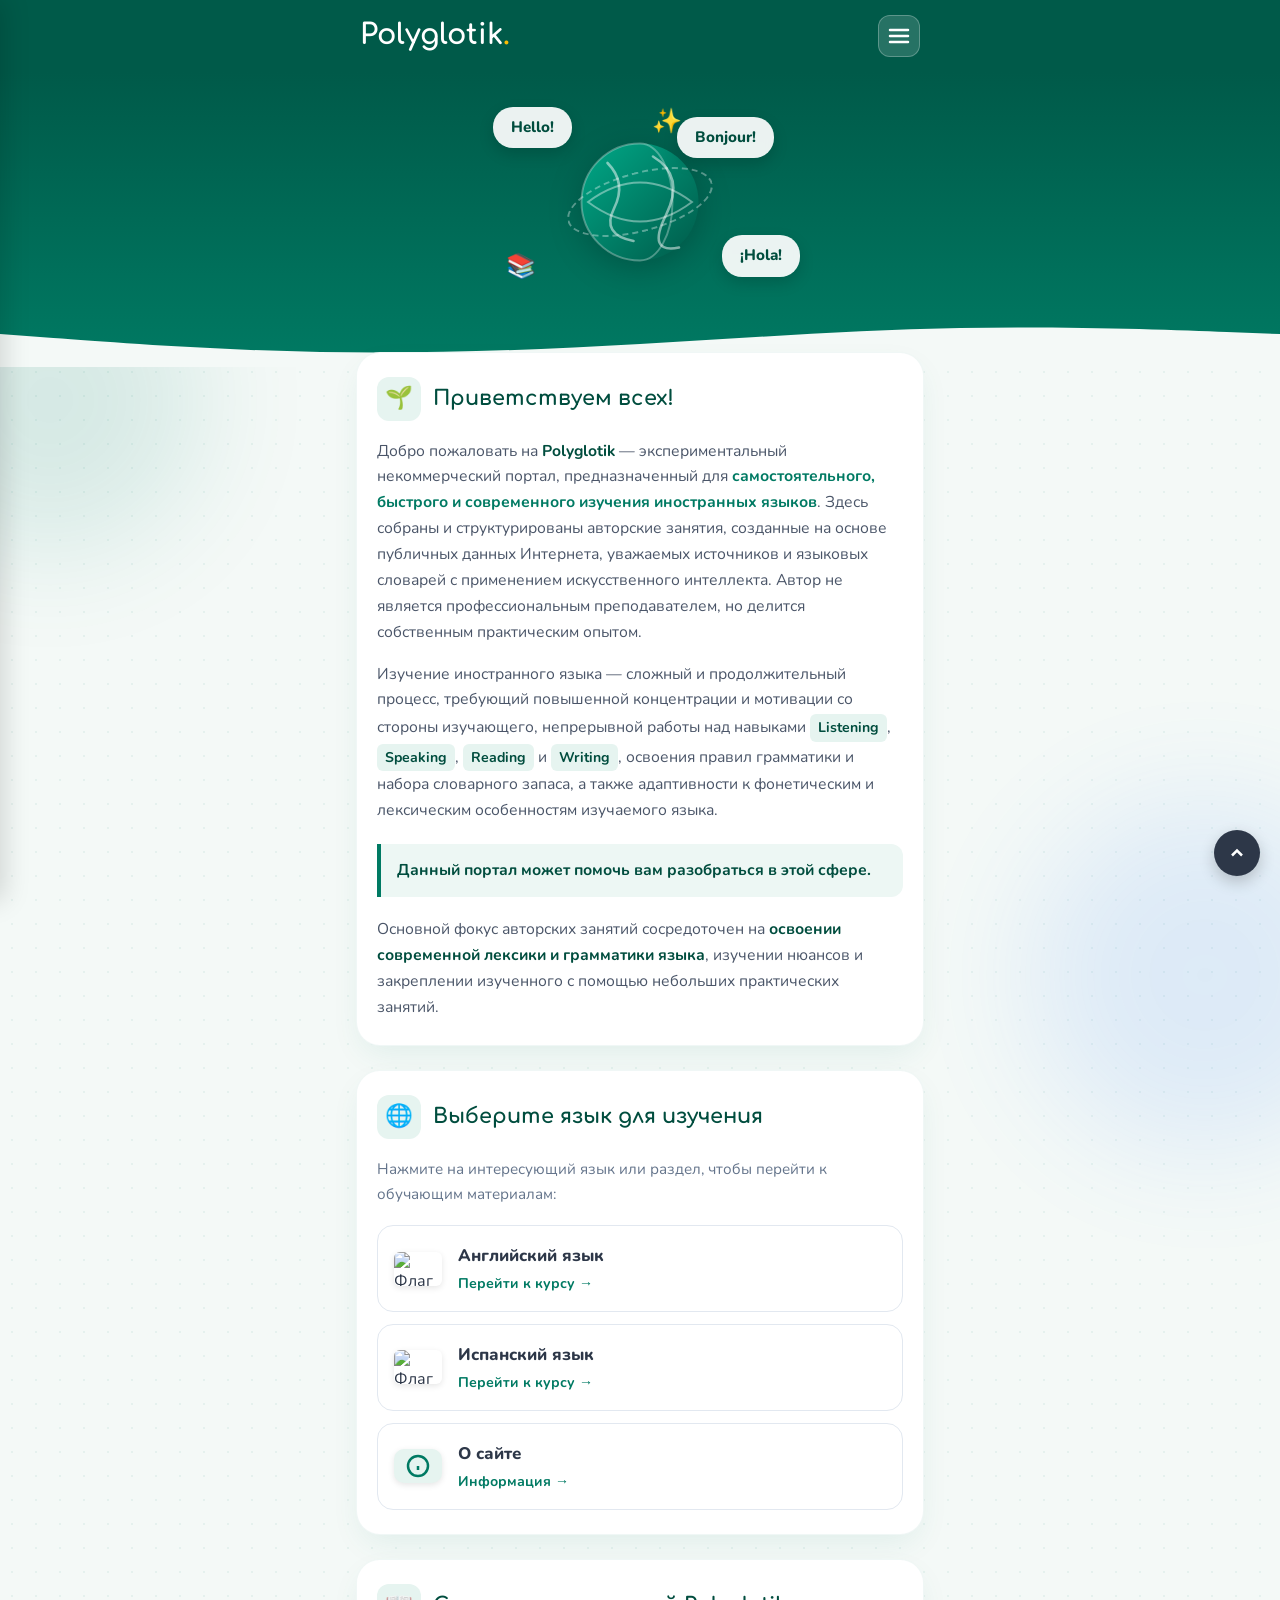
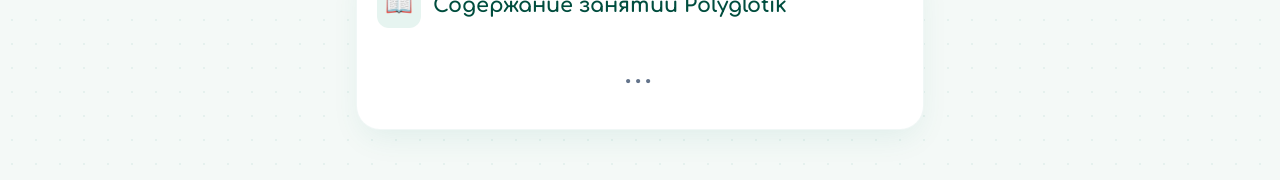
==== commit 16791de4: "Replace tech banner with animated hero banner Replaced the technological animated banner with a new " ====
--- a/index.html
+++ b/index.html
@@ -47,82 +47,33 @@
     </div>
   </header>
 
-  <!-- 2. Технологичный анимированный баннер (English HUD Core) -->
-  <section class="tech-banner">
-    <div class="tech-grid-bg"></div>
-    <div class="scan-line"></div>
-    <div class="glow-spot glow-blue"></div>
-    <div class="glow-spot glow-cyan"></div>
-
-    <div class="tech-hero-wrapper">
-      
-      <!-- Голографическое ядро HUD -->
-      <div class="hud-wrapper">
-        
-        <!-- Выезжающие стеклянные HUD-плашки -->
-        <div class="hud-badge badge-top-left">
-          <span class="tech-led"></span>
-          <span>SYSTEM // EN_CORE</span>
-        </div>
-
-        <div class="hud-badge badge-top-right">
-          <span class="tech-led purple"></span>
-          <span>AUDIO_HQ</span>
-        </div>
-
-        <div class="hud-badge badge-bottom-right">
-          <span class="tech-led"></span>
-          <span>A1 &rarr; C2 LEVEL</span>
-        </div>
-
-        <!-- Сложная SVG HUD графика -->
-        <svg class="hud-svg" viewBox="0 0 200 200">
+   <!-- 2. Анимированный фоновый баннер -->
+  <section class="hero-banner">
+    <div class="hero-illustration">
+      <div class="globe-wrapper">
+        <svg class="globe-svg" viewBox="0 0 100 100">
+          <circle cx="50" cy="50" r="45" fill="url(#globeGrad)" />
+          <path d="M 10,50 Q 50,20 90,50 Q 50,80 10,50 Z" fill="none" stroke="rgba(255,255,255,0.4)" stroke-width="1.5" />
+          <path d="M 50,5 A 45,45 0 0,0 50,95 A 25,45 0 0,0 50,5" fill="none" stroke="rgba(255,255,255,0.3)" stroke-width="1.5" />
+          <path d="M 25,20 Q 40,35 30,55 T 45,80" fill="none" stroke="rgba(255,255,255,0.5)" stroke-width="2" stroke-linecap="round"/>
+          <path d="M 60,15 Q 85,30 70,60 T 80,85" fill="none" stroke="rgba(255,255,255,0.5)" stroke-width="2" stroke-linecap="round"/>
           <defs>
-            <linearGradient id="cyanGrad" x1="0%" y1="0%" x2="100%" y2="100%">
-              <stop offset="0%" stop-color="#38bdf8" />
-              <stop offset="100%" stop-color="#0284c7" />
-            </linearGradient>
-            <linearGradient id="purpleGrad" x1="0%" y1="0%" x2="100%" y2="100%">
-              <stop offset="0%" stop-color="#c084fc" />
-              <stop offset="100%" stop-color="#7e22ce" />
+            <linearGradient id="globeGrad" x1="0%" y1="0%" x2="100%" y2="100%">
+              <stop offset="0%" stop-color="#00a887" />
+              <stop offset="100%" stop-color="#005a49" />
             </linearGradient>
           </defs>
-
-          <!-- Внешнее пунктирное кольцо (Вращение по часовой) -->
-          <circle class="rotate-cw" cx="100" cy="100" r="90" fill="none" stroke="#38bdf8" stroke-width="1.5" stroke-dasharray="6, 12" opacity="0.5" />
-          
-          <!-- Внутреннее техническое кольцо с делениями (Вращение против часовой) -->
-          <circle class="rotate-ccw" cx="100" cy="100" r="75" fill="none" stroke="#0ea5e9" stroke-width="2" stroke-dasharray="2, 4, 15, 4" opacity="0.7" />
-
-          <!-- Направляющие крестовые линии прицела -->
-          <line x1="100" y1="10" x2="100" y2="30" stroke="#38bdf8" stroke-width="2" opacity="0.6"/>
-          <line x1="100" y1="170" x2="100" y2="190" stroke="#38bdf8" stroke-width="2" opacity="0.6"/>
-          <line x1="10" y1="100" x2="30" y2="100" stroke="#38bdf8" stroke-width="2" opacity="0.6"/>
-          <line x1="170" y1="100" x2="190" y2="100" stroke="#38bdf8" stroke-width="2" opacity="0.6"/>
-
-          <!-- Центральное пульсирующее ядро с британским неоновым акцентом -->
-          <g class="pulse-core">
-            <circle cx="100" cy="100" r="50" fill="url(#cyanGrad)" opacity="0.15" />
-            <circle cx="100" cy="100" r="42" fill="none" stroke="#38bdf8" stroke-width="2" />
-            
-            <!-- Стилизованная неоновая иконка моста / флага / волны в центре -->
-            <path d="M 80,100 Q 90,85 100,100 T 120,100" fill="none" stroke="#ffffff" stroke-width="3" stroke-linecap="round"/>
-            <path d="M 85,108 Q 95,93 105,108 T 115,108" fill="none" stroke="#38bdf8" stroke-width="2" stroke-linecap="round" opacity="0.8"/>
-            <circle cx="100" cy="100" r="4" fill="#ffffff" />
-          </g>
         </svg>
-
-      </div>
-
-      <!-- Технологичный заголовок -->
-      <div class="tech-title-block">
-        <span class="tech-tag">[ MODULE: ENGLISH_LANG ]</span>
-        <h1 class="tech-heading">ENGLISH <span class="accent-text">SYSTEM</span></h1>
-      </div>
-
-    </div>
-
-    <!-- Волна перехода к светлому фону -->
+        <div class="orbit-ring"></div>
+      </div>
+
+      <div class="floating-badge badge-1 float-delay-1"><span>Hello!</span></div>
+      <div class="floating-badge badge-2 float-delay-2"><span>¡Hola!</span></div>
+      <div class="floating-badge badge-3 float-delay-3"><span>Bonjour!</span></div>
+      <div class="floating-icon icon-book float-delay-2">📚</div>
+      <div class="floating-icon icon-sparkle float-delay-1">✨</div>
+    </div>
+
     <div class="hero-wave">
       <svg viewBox="0 0 1440 120" fill="none" preserveAspectRatio="none">
         <path d="M0,32L60,42.7C120,53,240,75,360,80C480,85,600,75,720,58.7C840,43,960,21,1080,16C1200,11,1320,21,1380,26.7L1440,32L1440,120L0,120Z" fill="#f4f9f7"></path>
